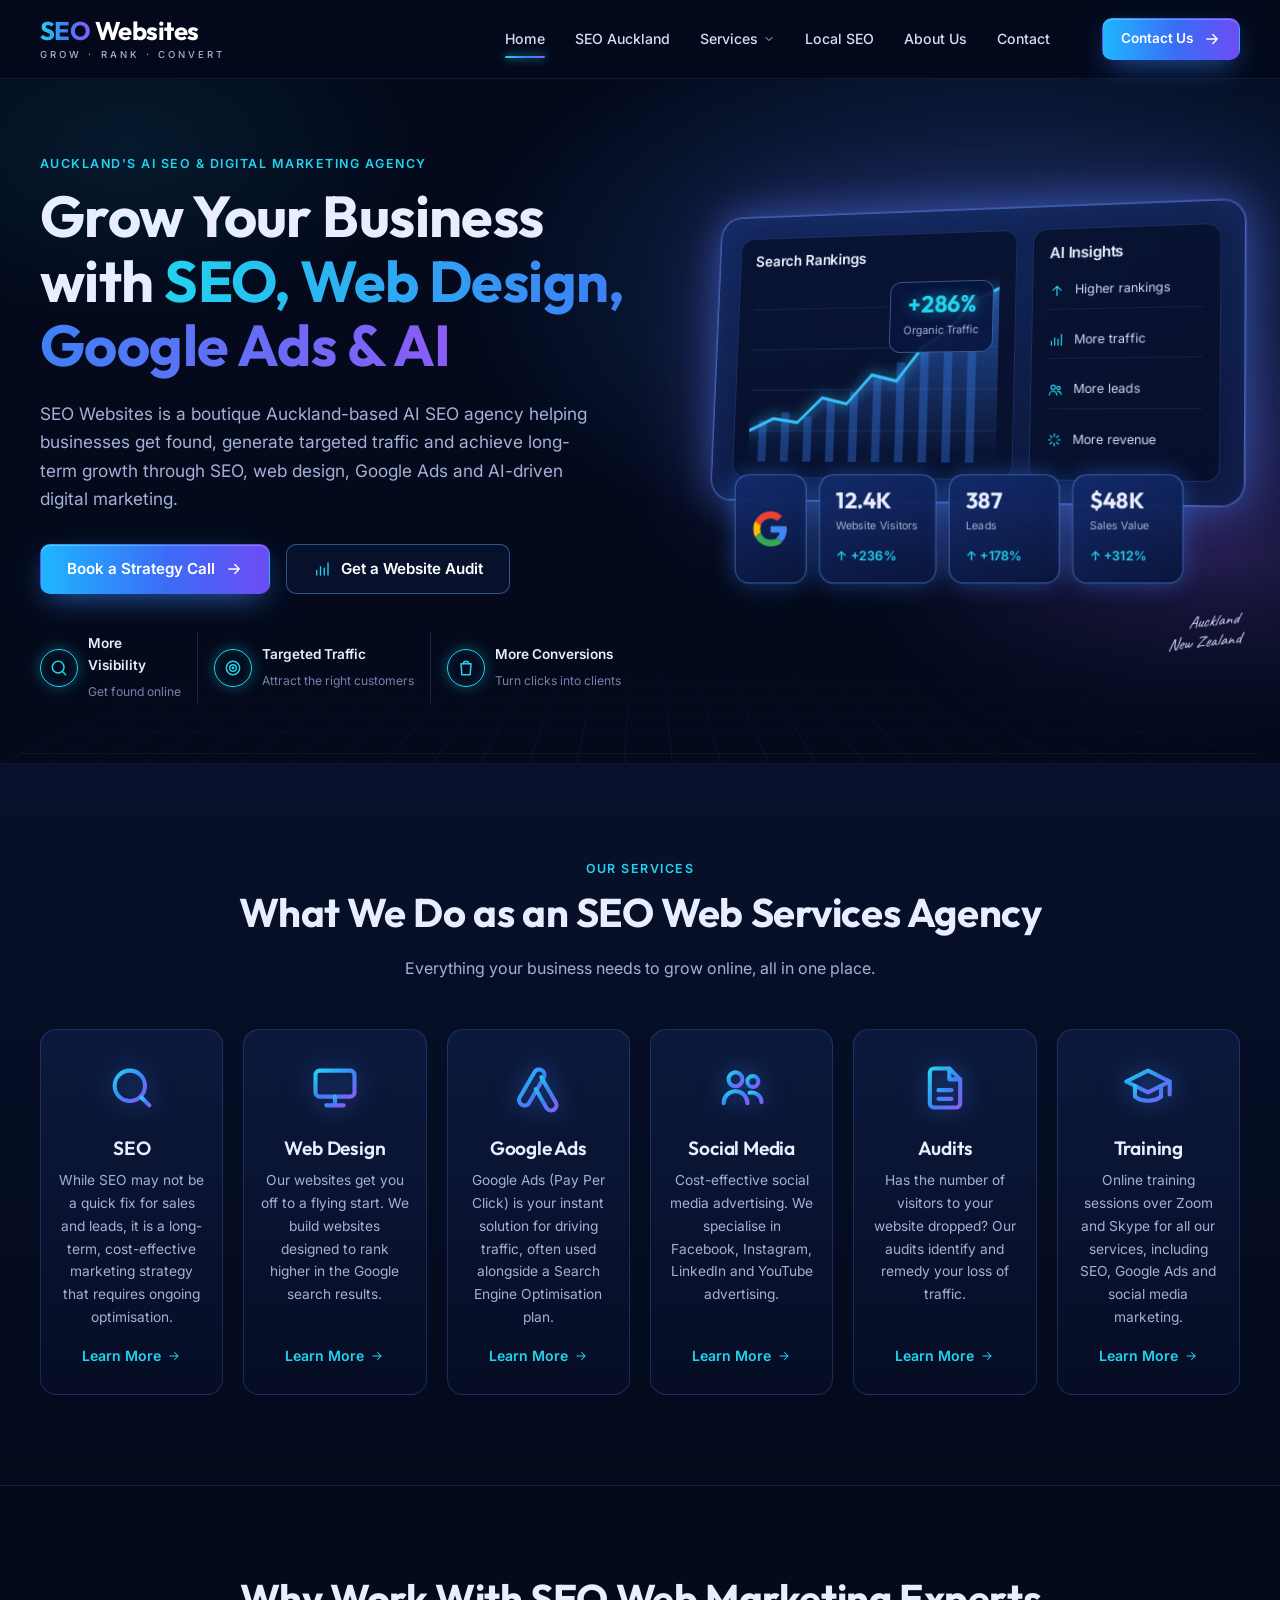
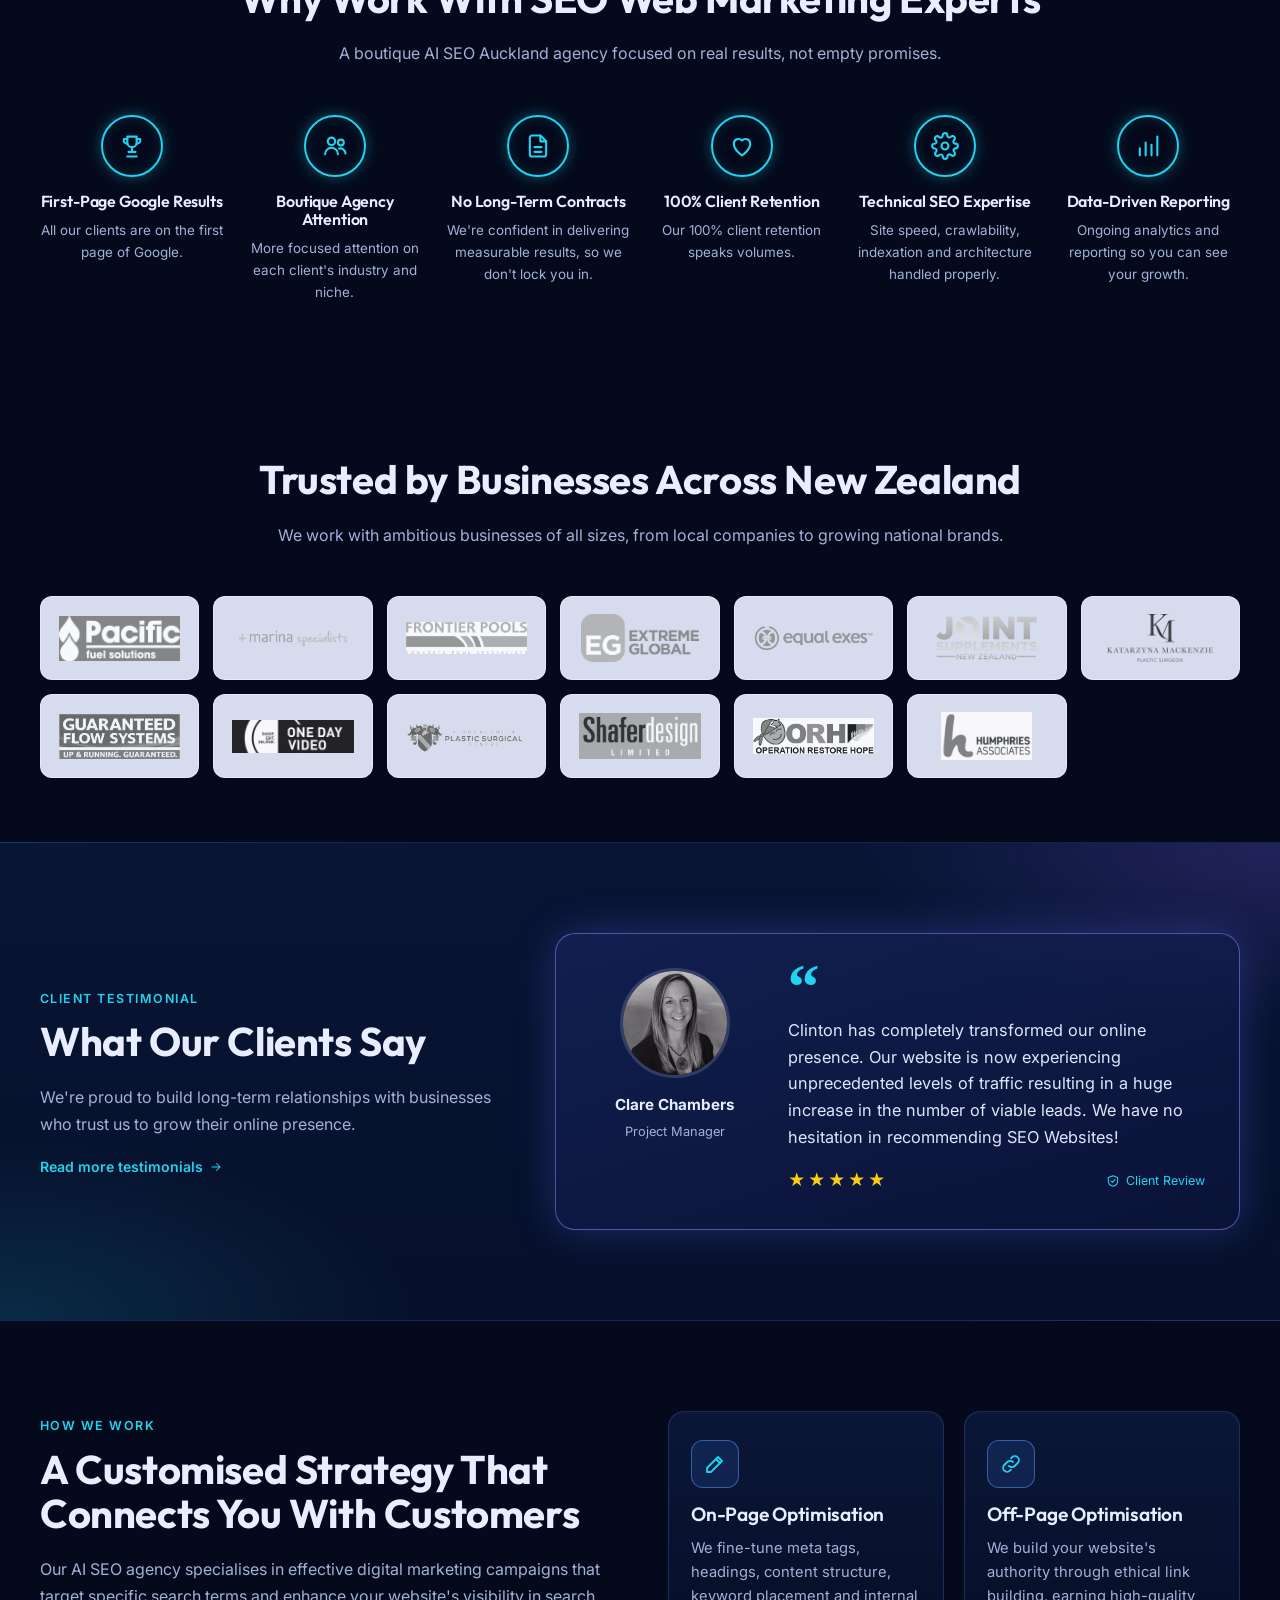
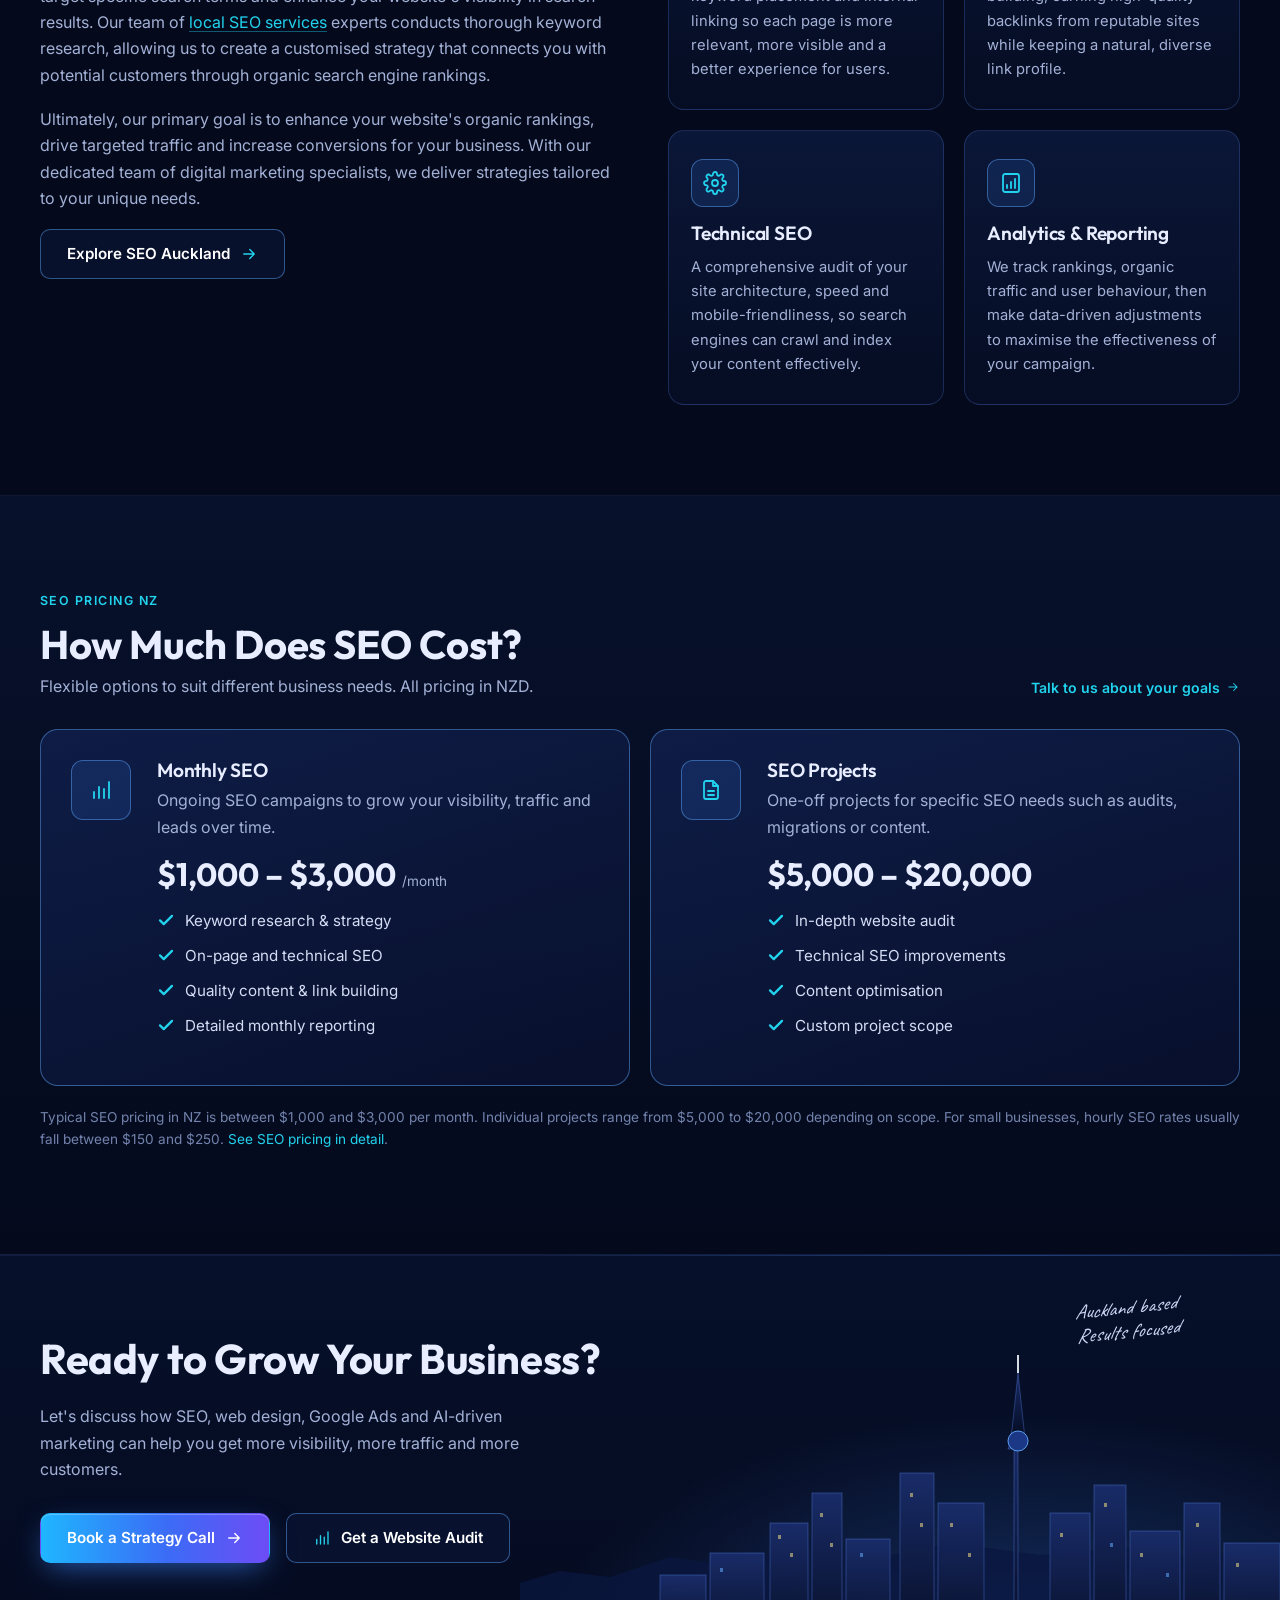
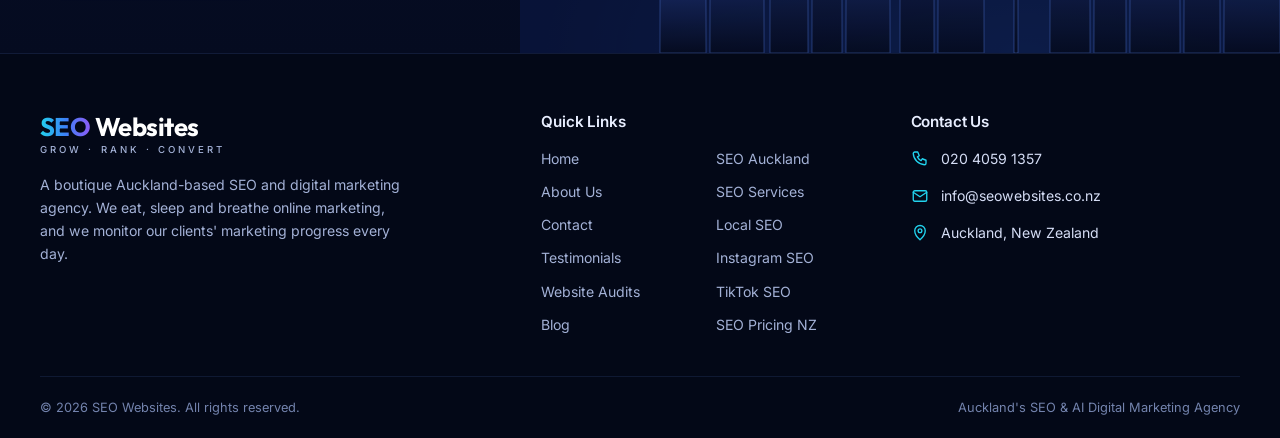
==== site/index.html @ c725c057 "Rebuild 8 core pages in new dark neon design Static site generated by build.py: home, SEO Auckland, " ====
<!doctype html>
<html lang="en-NZ">
<head>
<meta charset="utf-8">
<meta name="viewport" content="width=device-width, initial-scale=1">
<title>SEO Web Services, AI SEO Agency, SEO Websites</title>
<meta name="description" content="Boost your presence with SEO Web Services, the leading AI SEO Agency in Auckland. Specialising in tailored SEO services for businesses.">
<link rel="canonical" href="https://seowebsites.co.nz/">
<meta property="og:type" content="website"><meta property="og:title" content="SEO Web Services, AI SEO Agency, SEO Websites"><meta property="og:description" content="Boost your presence with SEO Web Services, the leading AI SEO Agency in Auckland. Specialising in tailored SEO services for businesses."><meta property="og:url" content="https://seowebsites.co.nz/"><meta property="og:locale" content="en_NZ">
<meta name="theme-color" content="#040a1c">
<link rel="preconnect" href="https://fonts.googleapis.com"><link rel="preconnect" href="https://fonts.gstatic.com" crossorigin>
<link href="https://fonts.googleapis.com/css2?family=Caveat&family=Inter:wght@400;500;600&family=Outfit:wght@500;600;700&display=swap" rel="stylesheet">
<link rel="stylesheet" href="/assets/css/style.css">
<script type="application/ld+json">{"@context": "https://schema.org", "@type": "ProfessionalService", "name": "SEO Websites", "url": "https://seowebsites.co.nz/", "telephone": "+64 20 4059 1357", "email": "info@seowebsites.co.nz", "priceRange": "$$", "address": {"@type": "PostalAddress", "addressLocality": "Auckland", "postalCode": "2018", "addressCountry": "NZ"}, "areaServed": "New Zealand"}</script>
</head>
<body>
<a class="skip" href="#main">Skip to content</a>
<svg width="0" height="0" style="position:absolute" aria-hidden="true"><defs>
<linearGradient id="g1" x1="0" y1="0" x2="1" y2="1"><stop offset="0" stop-color="#22d3ee"/><stop offset=".55" stop-color="#3b82f6"/><stop offset="1" stop-color="#8b5cf6"/></linearGradient>
<linearGradient id="gArea" x1="0" y1="0" x2="0" y2="1"><stop offset="0" stop-color="#3b82f6" stop-opacity=".55"/><stop offset="1" stop-color="#3b82f6" stop-opacity="0"/></linearGradient>
<linearGradient id="gSky" x1="0" y1="0" x2="0" y2="1"><stop offset="0" stop-color="#1a2d6b"/><stop offset="1" stop-color="#050b20"/></linearGradient>
</defs></svg>
<header class="site-header"><div class="wrap nav">
  <a class="logo" href="/" aria-label="SEO Websites home"><b><span>SEO</span> Websites</b><small>GROW · RANK · CONVERT</small></a>
  <ul class="menu" id="menu"><li><a href="/" aria-current="page">Home</a></li><li><a href="/seo-auckland/">SEO Auckland</a></li><li class="has-drop"><button type="button" aria-expanded="false" aria-haspopup="true">Services <svg class="" viewBox="0 0 24 24" fill="none" stroke="currentColor" stroke-width="1.8" stroke-linecap="round" stroke-linejoin="round" aria-hidden="true"><path d="M6 9l6 6 6-6"/></svg></button><ul class="dropdown"><li><a href="/seo-services-auckland/">SEO Services Auckland</a></li><li><a href="/local-seo-services/">Local SEO</a></li><li><a href="/instagram-seo/">Instagram SEO</a></li><li><a href="/tiktok-seo/">TikTok SEO</a></li></ul></li><li><a href="/local-seo-services/">Local SEO</a></li><li><a href="/about-us/">About Us</a></li><li><a href="/contact/">Contact</a></li><li class="mobile-cta"><a class="btn btn-primary" href="/contact/">Contact Us <svg class="" viewBox="0 0 24 24" fill="none" stroke="currentColor" stroke-width="1.8" stroke-linecap="round" stroke-linejoin="round" aria-hidden="true"><path d="M5 12h14M13 6l6 6-6 6"/></svg></a></li></ul>
  <a class="btn btn-primary btn-sm" href="/contact/">Contact Us <svg class="" viewBox="0 0 24 24" fill="none" stroke="currentColor" stroke-width="1.8" stroke-linecap="round" stroke-linejoin="round" aria-hidden="true"><path d="M5 12h14M13 6l6 6-6 6"/></svg></a>
  <button class="burger" type="button" aria-controls="menu" aria-expanded="false" aria-label="Open menu"><svg class="" viewBox="0 0 24 24" fill="none" stroke="currentColor" stroke-width="1.8" stroke-linecap="round" stroke-linejoin="round" aria-hidden="true"><path d="M4 7h16M4 12h16M4 17h16"/></svg></button>
</div></header>
<main id="main">
<section class="hero"><div class="wrap hero-grid">
  <div><span class="eyebrow">Auckland's AI SEO &amp; Digital Marketing Agency</span>
    <h1>Grow Your Business with <span class="grad-text">SEO, Web Design, Google Ads &amp; AI</span></h1>
    <p class="lead">SEO Websites is a boutique Auckland-based AI SEO agency helping businesses get found, generate targeted traffic and achieve long-term growth through SEO, web design, Google Ads and AI-driven digital marketing.</p>
    <div class="btn-row"><a class="btn btn-primary" href="/contact/">Book a Strategy Call <svg class="" viewBox="0 0 24 24" fill="none" stroke="currentColor" stroke-width="1.8" stroke-linecap="round" stroke-linejoin="round" aria-hidden="true"><path d="M5 12h14M13 6l6 6-6 6"/></svg></a><a class="btn btn-ghost" href="/seo-audit/"><svg class="" viewBox="0 0 24 24" fill="none" stroke="currentColor" stroke-width="1.8" stroke-linecap="round" stroke-linejoin="round" aria-hidden="true"><path d="M5 20v-6M10 20V9M15 20v-9M20 20V4"/></svg> Get a Website Audit</a></div>
    <div class="hero-feats">
      <div class="hero-feat"><span class="ring-ico"><svg class="" viewBox="0 0 24 24" fill="none" stroke="currentColor" stroke-width="1.8" stroke-linecap="round" stroke-linejoin="round" aria-hidden="true"><circle cx="11" cy="11" r="7"/><path d="M20 20l-3.5-3.5"/></svg></span><div><b>More Visibility</b><small>Get found online</small></div></div>
      <div class="hero-feat"><span class="ring-ico"><svg class="" viewBox="0 0 24 24" fill="none" stroke="currentColor" stroke-width="1.8" stroke-linecap="round" stroke-linejoin="round" aria-hidden="true"><circle cx="12" cy="12" r="8"/><circle cx="12" cy="12" r="4"/><circle cx="12" cy="12" r=".8"/></svg></span><div><b>Targeted Traffic</b><small>Attract the right customers</small></div></div>
      <div class="hero-feat"><span class="ring-ico"><svg class="" viewBox="0 0 24 24" fill="none" stroke="currentColor" stroke-width="1.8" stroke-linecap="round" stroke-linejoin="round" aria-hidden="true"><path d="M6 7h12l-1 13H7z"/><path d="M9 7a3 3 0 016 0"/></svg></span><div><b>More Conversions</b><small>Turn clicks into clients</small></div></div>
    </div></div>
  <div class="dash" aria-label="Illustration of a search rankings dashboard">
  <div class="dash-main">
    <div class="dash-card"><h4>Search Rankings</h4><div class="dash-chart"><svg viewBox="0 0 300 180" preserveAspectRatio="none" aria-hidden="true">
<g stroke="rgba(99,145,255,.15)"><path d="M0 30h300M0 70h300M0 110h300M0 150h300"/></g>
<g fill="rgba(59,130,246,.35)"><rect x="12" y="140" width="10" height="40"/><rect x="40" y="132" width="10" height="48"/><rect x="68" y="136" width="10" height="44"/><rect x="96" y="120" width="10" height="60"/><rect x="124" y="112" width="10" height="68"/><rect x="152" y="100" width="10" height="80"/><rect x="180" y="84" width="10" height="96"/><rect x="208" y="70" width="10" height="110"/><rect x="236" y="52" width="10" height="128"/><rect x="264" y="34" width="10" height="146"/></g>
<path d="M0 150L30 138 60 142 90 118 120 124 150 96 180 102 210 70 240 54 270 26 300 14V180H0z" fill="url(#gArea)"/>
<path d="M0 150L30 138 60 142 90 118 120 124 150 96 180 102 210 70 240 54 270 26 300 14" fill="none" stroke="#38bdf8" stroke-width="3" style="filter:drop-shadow(0 0 6px #38bdf8)"/>
<circle cx="270" cy="26" r="5" fill="#fff" stroke="#38bdf8" stroke-width="3"/></svg><div class="dash-bubble"><b>+286%</b><small>Organic Traffic</small></div></div></div>
    <div class="dash-card side"><h4>AI Insights</h4><ul class="insights">
      <li><svg class="" viewBox="0 0 24 24" fill="none" stroke="currentColor" stroke-width="1.8" stroke-linecap="round" stroke-linejoin="round" aria-hidden="true"><path d="M12 19V5M6 11l6-6 6 6"/></svg>Higher rankings</li><li><svg class="" viewBox="0 0 24 24" fill="none" stroke="currentColor" stroke-width="1.8" stroke-linecap="round" stroke-linejoin="round" aria-hidden="true"><path d="M5 20v-6M10 20V9M15 20v-9M20 20V4"/></svg>More traffic</li><li><svg class="" viewBox="0 0 24 24" fill="none" stroke="currentColor" stroke-width="1.8" stroke-linecap="round" stroke-linejoin="round" aria-hidden="true"><circle cx="9" cy="8" r="3.2"/><path d="M3.5 19a5.5 5.5 0 0111 0"/><circle cx="17" cy="9" r="2.5"/><path d="M15.5 14.2A4.5 4.5 0 0121 18.5"/></svg>More leads</li><li><svg class="" viewBox="0 0 24 24" fill="none" stroke="currentColor" stroke-width="1.8" stroke-linecap="round" stroke-linejoin="round" aria-hidden="true"><path d="M12 3v4M12 17v4M3 12h4M17 12h4M6 6l2.5 2.5M15.5 15.5L18 18M6 18l2.5-2.5M15.5 8.5L18 6"/></svg>More revenue</li></ul></div>
  </div>
  <div class="dash-stats">
    <div class="stat-tile g"><svg viewBox="0 0 48 48" aria-hidden="true"><path fill="#EA4335" d="M24 9.5c3.5 0 6.6 1.2 9 3.5l6.7-6.7C35.6 2.4 30.2 0 24 0 14.6 0 6.6 5.4 2.7 13.3l7.8 6C12.4 13.6 17.7 9.5 24 9.5z"/><path fill="#4285F4" d="M46.1 24.5c0-1.6-.1-3.1-.4-4.5H24v9h12.4c-.5 2.9-2.2 5.4-4.6 7l7.4 5.8c4.3-4 6.9-9.9 6.9-17.3z"/><path fill="#FBBC05" d="M10.5 28.7c-.5-1.4-.8-3-.8-4.7s.3-3.2.8-4.7l-7.8-6C1 16.6 0 20.2 0 24s1 7.4 2.7 10.7z"/><path fill="#34A853" d="M24 48c6.5 0 11.9-2.1 15.9-5.8l-7.4-5.8c-2.1 1.4-4.8 2.3-8.5 2.3-6.3 0-11.6-4.1-13.5-9.8l-7.8 6C6.6 42.6 14.6 48 24 48z"/></svg></div>
    <div class="stat-tile"><b>12.4K</b><small>Website Visitors</small><em>↑ +236%</em></div>
    <div class="stat-tile"><b>387</b><small>Leads</small><em>↑ +178%</em></div>
    <div class="stat-tile"><b>$48K</b><small>Sales Value</small><em>↑ +312%</em></div>
  </div>
  <span class="dash-note">Auckland<br>New Zealand</span>
</div>
</div></section>
<section class="sec sec-alt" id="services"><div class="wrap">
  <div class="sec-head reveal"><span class="eyebrow">Our Services</span><h2>What We Do as an SEO Web Services Agency</h2><p>Everything your business needs to grow online, all in one place.</p></div>
  <div class="grid g-6"><article class="card svc reveal"><div class="svc-ico"><svg class="" viewBox="0 0 24 24" fill="none" stroke="url(#g1)" stroke-width="1.9" stroke-linecap="round" stroke-linejoin="round" aria-hidden="true"><circle cx="11" cy="11" r="7"/><path d="M20 20l-3.5-3.5"/></svg></div><h3>SEO</h3><p>While SEO may not be a quick fix for sales and leads, it is a long-term, cost-effective marketing strategy that requires ongoing optimisation.</p><a class="link-arrow" href="/seo-services-auckland/">Learn More <svg class="" viewBox="0 0 24 24" fill="none" stroke="currentColor" stroke-width="1.8" stroke-linecap="round" stroke-linejoin="round" aria-hidden="true"><path d="M5 12h14M13 6l6 6-6 6"/></svg></a></article><article class="card svc reveal"><div class="svc-ico"><svg class="" viewBox="0 0 24 24" fill="none" stroke="url(#g1)" stroke-width="1.9" stroke-linecap="round" stroke-linejoin="round" aria-hidden="true"><rect x="3" y="4" width="18" height="12" rx="2"/><path d="M8 20h8M12 16v4"/></svg></div><h3>Web Design</h3><p>Our websites get you off to a flying start. We build websites designed to rank higher in the Google search results.</p><a class="link-arrow" href="/contact/">Learn More <svg class="" viewBox="0 0 24 24" fill="none" stroke="currentColor" stroke-width="1.8" stroke-linecap="round" stroke-linejoin="round" aria-hidden="true"><path d="M5 12h14M13 6l6 6-6 6"/></svg></a></article><article class="card svc reveal"><div class="svc-ico"><svg class="" viewBox="0 0 24 24" fill="none" stroke="url(#g1)" stroke-width="1.9" stroke-linecap="round" stroke-linejoin="round" aria-hidden="true"><path d="M10.5 4.5l-7 12a2.5 2.5 0 004.3 2.5l7-12a2.5 2.5 0 00-4.3-2.5z"/><path d="M13.5 7l6.8 11.8a2.5 2.5 0 01-4.3 2.5L11 12.5"/></svg></div><h3>Google Ads</h3><p>Google Ads (Pay Per Click) is your instant solution for driving traffic, often used alongside a Search Engine Optimisation plan.</p><a class="link-arrow" href="/contact/">Learn More <svg class="" viewBox="0 0 24 24" fill="none" stroke="currentColor" stroke-width="1.8" stroke-linecap="round" stroke-linejoin="round" aria-hidden="true"><path d="M5 12h14M13 6l6 6-6 6"/></svg></a></article><article class="card svc reveal"><div class="svc-ico"><svg class="" viewBox="0 0 24 24" fill="none" stroke="url(#g1)" stroke-width="1.9" stroke-linecap="round" stroke-linejoin="round" aria-hidden="true"><circle cx="9" cy="8" r="3.2"/><path d="M3.5 19a5.5 5.5 0 0111 0"/><circle cx="17" cy="9" r="2.5"/><path d="M15.5 14.2A4.5 4.5 0 0121 18.5"/></svg></div><h3>Social Media</h3><p>Cost-effective social media advertising. We specialise in Facebook, Instagram, LinkedIn and YouTube advertising.</p><a class="link-arrow" href="/instagram-seo/">Learn More <svg class="" viewBox="0 0 24 24" fill="none" stroke="currentColor" stroke-width="1.8" stroke-linecap="round" stroke-linejoin="round" aria-hidden="true"><path d="M5 12h14M13 6l6 6-6 6"/></svg></a></article><article class="card svc reveal"><div class="svc-ico"><svg class="" viewBox="0 0 24 24" fill="none" stroke="url(#g1)" stroke-width="1.9" stroke-linecap="round" stroke-linejoin="round" aria-hidden="true"><path d="M14 3H7a2 2 0 00-2 2v14a2 2 0 002 2h10a2 2 0 002-2V8z"/><path d="M14 3v5h5M9 13h6M9 17h6"/></svg></div><h3>Audits</h3><p>Has the number of visitors to your website dropped? Our audits identify and remedy your loss of traffic.</p><a class="link-arrow" href="/seo-audit/">Learn More <svg class="" viewBox="0 0 24 24" fill="none" stroke="currentColor" stroke-width="1.8" stroke-linecap="round" stroke-linejoin="round" aria-hidden="true"><path d="M5 12h14M13 6l6 6-6 6"/></svg></a></article><article class="card svc reveal"><div class="svc-ico"><svg class="" viewBox="0 0 24 24" fill="none" stroke="url(#g1)" stroke-width="1.9" stroke-linecap="round" stroke-linejoin="round" aria-hidden="true"><path d="M2 9l10-5 10 5-10 5z"/><path d="M6 11v5c3 2.5 9 2.5 12 0v-5M22 9v6"/></svg></div><h3>Training</h3><p>Online training sessions over Zoom and Skype for all our services, including SEO, Google Ads and social media marketing.</p><a class="link-arrow" href="/contact/">Learn More <svg class="" viewBox="0 0 24 24" fill="none" stroke="currentColor" stroke-width="1.8" stroke-linecap="round" stroke-linejoin="round" aria-hidden="true"><path d="M5 12h14M13 6l6 6-6 6"/></svg></a></article></div>
</div></section>
<section class="sec"><div class="wrap">
  <div class="sec-head reveal"><h2>Why Work With SEO Web Marketing Experts</h2><p>A boutique AI SEO Auckland agency focused on real results, not empty promises.</p></div>
  <div class="grid g-6 why-grid"><div class="why reveal"><div class="ring-ico"><svg class="" viewBox="0 0 24 24" fill="none" stroke="currentColor" stroke-width="1.8" stroke-linecap="round" stroke-linejoin="round" aria-hidden="true"><path d="M8 4h8v5a4 4 0 01-8 0z"/><path d="M8 6H5a3 3 0 003 4M16 6h3a3 3 0 01-3 4M12 13v4M8 21h8M9 17h6"/></svg></div><h3>First-Page Google Results</h3><p>All our clients are on the first page of Google.</p></div><div class="why reveal"><div class="ring-ico"><svg class="" viewBox="0 0 24 24" fill="none" stroke="currentColor" stroke-width="1.8" stroke-linecap="round" stroke-linejoin="round" aria-hidden="true"><circle cx="9" cy="8" r="3.2"/><path d="M3.5 19a5.5 5.5 0 0111 0"/><circle cx="17" cy="9" r="2.5"/><path d="M15.5 14.2A4.5 4.5 0 0121 18.5"/></svg></div><h3>Boutique Agency Attention</h3><p>More focused attention on each client's industry and niche.</p></div><div class="why reveal"><div class="ring-ico"><svg class="" viewBox="0 0 24 24" fill="none" stroke="currentColor" stroke-width="1.8" stroke-linecap="round" stroke-linejoin="round" aria-hidden="true"><path d="M14 3H7a2 2 0 00-2 2v14a2 2 0 002 2h10a2 2 0 002-2V8z"/><path d="M14 3v5h5M9 13h6M9 17h6"/></svg></div><h3>No Long-Term Contracts</h3><p>We're confident in delivering measurable results, so we don't lock you in.</p></div><div class="why reveal"><div class="ring-ico"><svg class="" viewBox="0 0 24 24" fill="none" stroke="currentColor" stroke-width="1.8" stroke-linecap="round" stroke-linejoin="round" aria-hidden="true"><path d="M12 20s-7-4.4-7-10a4 4 0 017-2.6A4 4 0 0119 10c0 5.6-7 10-7 10z"/></svg></div><h3>100% Client Retention</h3><p>Our 100% client retention speaks volumes.</p></div><div class="why reveal"><div class="ring-ico"><svg class="" viewBox="0 0 24 24" fill="none" stroke="currentColor" stroke-width="1.8" stroke-linecap="round" stroke-linejoin="round" aria-hidden="true"><circle cx="12" cy="12" r="3"/><path d="M19.4 15a1.7 1.7 0 00.3 1.8l.1.1a2 2 0 11-2.8 2.8l-.1-.1a1.7 1.7 0 00-1.8-.3 1.7 1.7 0 00-1 1.5V21a2 2 0 11-4 0v-.1a1.7 1.7 0 00-1.1-1.5 1.7 1.7 0 00-1.8.3l-.1.1a2 2 0 11-2.8-2.8l.1-.1a1.7 1.7 0 00.3-1.8 1.7 1.7 0 00-1.5-1H3a2 2 0 110-4h.1a1.7 1.7 0 001.5-1.1 1.7 1.7 0 00-.3-1.8l-.1-.1a2 2 0 112.8-2.8l.1.1a1.7 1.7 0 001.8.3H9a1.7 1.7 0 001-1.5V3a2 2 0 114 0v.1a1.7 1.7 0 001 1.5 1.7 1.7 0 001.8-.3l.1-.1a2 2 0 112.8 2.8l-.1.1a1.7 1.7 0 00-.3 1.8V9a1.7 1.7 0 001.5 1H21a2 2 0 110 4h-.1a1.7 1.7 0 00-1.5 1z"/></svg></div><h3>Technical SEO Expertise</h3><p>Site speed, crawlability, indexation and architecture handled properly.</p></div><div class="why reveal"><div class="ring-ico"><svg class="" viewBox="0 0 24 24" fill="none" stroke="currentColor" stroke-width="1.8" stroke-linecap="round" stroke-linejoin="round" aria-hidden="true"><path d="M5 20v-6M10 20V9M15 20v-9M20 20V4"/></svg></div><h3>Data-Driven Reporting</h3><p>Ongoing analytics and reporting so you can see your growth.</p></div></div>
</div></section>
<section class="sec-tight"><div class="wrap"><div class="sec-head reveal"><h2>Trusted by Businesses Across New Zealand</h2><p>We work with ambitious businesses of all sizes, from local companies to growing national brands.</p></div><div class="logos reveal"><span><img src="/assets/img/clients/pacific-fuel.png" alt="Pacific Fuel Solutions" loading="lazy"></span><span><img src="/assets/img/clients/marina-specialists.png" alt="Marina Specialists" loading="lazy"></span><span><img src="/assets/img/clients/frontier-pools.png" alt="Frontier Pools" loading="lazy"></span><span><img src="/assets/img/clients/extreme-global.png" alt="Extreme Global" loading="lazy"></span><span><img src="/assets/img/clients/equal-exes.png" alt="Equal Exes" loading="lazy"></span><span><img src="/assets/img/clients/joint-sup.png" alt="Joint Supplements NZ" loading="lazy"></span><span><img src="/assets/img/clients/katarzyna-mackenzie.png" alt="Katarzyna Mackenzie" loading="lazy"></span><span><img src="/assets/img/clients/gf-flow.jpeg" alt="Guaranteed Flow Systems" loading="lazy"></span><span><img src="/assets/img/clients/one-day-video.png" alt="One Day Video" loading="lazy"></span><span><img src="/assets/img/clients/auckland-plastic-surgical.png" alt="Auckland Plastic Surgical Centre" loading="lazy"></span><span><img src="/assets/img/clients/shafer-design.jpeg" alt="Shafer Design" loading="lazy"></span><span><img src="/assets/img/clients/operation-restore-hope.png" alt="Operation Restore Hope" loading="lazy"></span><span><img src="/assets/img/clients/humphries-associates.png" alt="Humphries Associates" loading="lazy"></span></div></div></section>
<section class="sec testi-band"><div class="wrap testi-grid">
  <div class="reveal"><span class="eyebrow">Client Testimonial</span><h2>What Our Clients Say</h2><p class="muted">We're proud to build long-term relationships with businesses who trust us to grow their online presence.</p><a class="link-arrow" href="/testimonials/">Read more testimonials <svg class="" viewBox="0 0 24 24" fill="none" stroke="currentColor" stroke-width="1.8" stroke-linecap="round" stroke-linejoin="round" aria-hidden="true"><path d="M5 12h14M13 6l6 6-6 6"/></svg></a></div>
  <figure class="testi reveal" style="margin:0">
    <div class="testi-who"><img src="/assets/img/clare.jpeg" alt="Clare Chambers" width="110" height="110" loading="lazy"><b>Clare Chambers</b><small>Project Manager</small></div>
    <div><blockquote><p>Clinton has completely transformed our online presence. Our website is now experiencing unprecedented levels of traffic resulting in a huge increase in the number of viable leads. We have no hesitation in recommending SEO Websites!</p></blockquote>
      <div class="testi-foot"><span class="stars" aria-label="5 out of 5 stars">★★★★★</span><span class="badge"><svg class="" viewBox="0 0 24 24" fill="none" stroke="currentColor" stroke-width="1.8" stroke-linecap="round" stroke-linejoin="round" aria-hidden="true"><path d="M12 3l8 3v6c0 5-3.5 8-8 9-4.5-1-8-4-8-9V6z"/><path d="M8.5 12l2.5 2.5 4.5-5"/></svg> Client Review</span></div></div>
  </figure>
</div></section>
<section class="sec"><div class="wrap split top">
  <div class="reveal"><span class="eyebrow">How We Work</span><h2>A Customised Strategy That Connects You With Customers</h2>
    <div class="prose"><p>Our AI SEO agency specialises in effective digital marketing campaigns that target specific search terms and enhance your website's visibility in search results. Our team of <a href="/local-seo-services/">local SEO services</a> experts conducts thorough keyword research, allowing us to create a customised strategy that connects you with potential customers through organic search engine rankings.</p>
    <p>Ultimately, our primary goal is to enhance your website's organic rankings, drive targeted traffic and increase conversions for your business. With our dedicated team of digital marketing specialists, we deliver strategies tailored to your unique needs.</p></div>
    <a class="btn btn-ghost" href="/seo-auckland/">Explore SEO Auckland <svg class="" viewBox="0 0 24 24" fill="none" stroke="currentColor" stroke-width="1.8" stroke-linecap="round" stroke-linejoin="round" aria-hidden="true"><path d="M5 12h14M13 6l6 6-6 6"/></svg></a></div>
  <div class="grid g-2"><article class="card reveal"><div class="card-ico"><svg class="" viewBox="0 0 24 24" fill="none" stroke="currentColor" stroke-width="1.8" stroke-linecap="round" stroke-linejoin="round" aria-hidden="true"><path d="M4 20h4L19 9l-4-4L4 16z"/><path d="M13 7l4 4"/></svg></div><h3>On-Page Optimisation</h3><p>We fine-tune meta tags, headings, content structure, keyword placement and internal linking so each page is more relevant, more visible and a better experience for users.</p></article><article class="card reveal"><div class="card-ico"><svg class="" viewBox="0 0 24 24" fill="none" stroke="currentColor" stroke-width="1.8" stroke-linecap="round" stroke-linejoin="round" aria-hidden="true"><path d="M10 14a4 4 0 005.7 0l3-3a4 4 0 00-5.7-5.7l-1 1"/><path d="M14 10a4 4 0 00-5.7 0l-3 3a4 4 0 005.7 5.7l1-1"/></svg></div><h3>Off-Page Optimisation</h3><p>We build your website's authority through ethical link building, earning high-quality backlinks from reputable sites while keeping a natural, diverse link profile.</p></article><article class="card reveal"><div class="card-ico"><svg class="" viewBox="0 0 24 24" fill="none" stroke="currentColor" stroke-width="1.8" stroke-linecap="round" stroke-linejoin="round" aria-hidden="true"><circle cx="12" cy="12" r="3"/><path d="M19.4 15a1.7 1.7 0 00.3 1.8l.1.1a2 2 0 11-2.8 2.8l-.1-.1a1.7 1.7 0 00-1.8-.3 1.7 1.7 0 00-1 1.5V21a2 2 0 11-4 0v-.1a1.7 1.7 0 00-1.1-1.5 1.7 1.7 0 00-1.8.3l-.1.1a2 2 0 11-2.8-2.8l.1-.1a1.7 1.7 0 00.3-1.8 1.7 1.7 0 00-1.5-1H3a2 2 0 110-4h.1a1.7 1.7 0 001.5-1.1 1.7 1.7 0 00-.3-1.8l-.1-.1a2 2 0 112.8-2.8l.1.1a1.7 1.7 0 001.8.3H9a1.7 1.7 0 001-1.5V3a2 2 0 114 0v.1a1.7 1.7 0 001 1.5 1.7 1.7 0 001.8-.3l.1-.1a2 2 0 112.8 2.8l-.1.1a1.7 1.7 0 00-.3 1.8V9a1.7 1.7 0 001.5 1H21a2 2 0 110 4h-.1a1.7 1.7 0 00-1.5 1z"/></svg></div><h3>Technical SEO</h3><p>A comprehensive audit of your site architecture, speed and mobile-friendliness, so search engines can crawl and index your content effectively.</p></article><article class="card reveal"><div class="card-ico"><svg class="" viewBox="0 0 24 24" fill="none" stroke="currentColor" stroke-width="1.8" stroke-linecap="round" stroke-linejoin="round" aria-hidden="true"><rect x="4" y="3" width="16" height="18" rx="2"/><path d="M8 17v-3M12 17v-6M16 17V8"/></svg></div><h3>Analytics & Reporting</h3><p>We track rankings, organic traffic and user behaviour, then make data-driven adjustments to maximise the effectiveness of your campaign.</p></article></div>
</div></section>
<section class="sec sec-alt" id="pricing"><div class="wrap">
  <div class="price-head reveal"><div><span class="eyebrow">SEO Pricing NZ</span><h2>How Much Does SEO Cost?</h2><p class="muted" style="margin:0">Flexible options to suit different business needs. All pricing in NZD.</p></div>
    <a class="link-arrow" href="/contact/">Talk to us about your goals <svg class="" viewBox="0 0 24 24" fill="none" stroke="currentColor" stroke-width="1.8" stroke-linecap="round" stroke-linejoin="round" aria-hidden="true"><path d="M5 12h14M13 6l6 6-6 6"/></svg></a></div>
  <div class="grid g-2">
    <div class="price reveal"><span class="card-ico"><svg class="" viewBox="0 0 24 24" fill="none" stroke="currentColor" stroke-width="1.8" stroke-linecap="round" stroke-linejoin="round" aria-hidden="true"><path d="M5 20v-6M10 20V9M15 20v-9M20 20V4"/></svg></span><div><h3>Monthly SEO</h3><p class="muted">Ongoing SEO campaigns to grow your visibility, traffic and leads over time.</p>
      <div class="amt">$1,000 – $3,000 <small>/month</small></div>
      <ul class="check"><li>Keyword research &amp; strategy</li><li>On-page and technical SEO</li><li>Quality content &amp; link building</li><li>Detailed monthly reporting</li></ul></div></div>
    <div class="price reveal"><span class="card-ico"><svg class="" viewBox="0 0 24 24" fill="none" stroke="currentColor" stroke-width="1.8" stroke-linecap="round" stroke-linejoin="round" aria-hidden="true"><path d="M14 3H7a2 2 0 00-2 2v14a2 2 0 002 2h10a2 2 0 002-2V8z"/><path d="M14 3v5h5M9 13h6M9 17h6"/></svg></span><div><h3>SEO Projects</h3><p class="muted">One-off projects for specific SEO needs such as audits, migrations or content.</p>
      <div class="amt">$5,000 – $20,000</div>
      <ul class="check"><li>In-depth website audit</li><li>Technical SEO improvements</li><li>Content optimisation</li><li>Custom project scope</li></ul></div></div>
  </div>
  <p class="price-note reveal">Typical SEO pricing in NZ is between $1,000 and $3,000 per month. Individual projects range from $5,000 to $20,000 depending on scope. For small businesses, hourly SEO rates usually fall between $150 and $250. <a href="/seo-pricing-nz/">See SEO pricing in detail</a>.</p>
</div></section>
<section class="cta"><div class="wrap">
  <h2 class="reveal">Ready to Grow Your Business?</h2><p class="reveal">Let's discuss how SEO, web design, Google Ads and AI-driven marketing can help you get more visibility, more traffic and more customers.</p>
  <div class="btn-row reveal"><a class="btn btn-primary" href="/contact/">Book a Strategy Call <svg class="" viewBox="0 0 24 24" fill="none" stroke="currentColor" stroke-width="1.8" stroke-linecap="round" stroke-linejoin="round" aria-hidden="true"><path d="M5 12h14M13 6l6 6-6 6"/></svg></a><a class="btn btn-ghost" href="/seo-audit/"><svg class="" viewBox="0 0 24 24" fill="none" stroke="currentColor" stroke-width="1.8" stroke-linecap="round" stroke-linejoin="round" aria-hidden="true"><path d="M5 20v-6M10 20V9M15 20v-9M20 20V4"/></svg> Get a Website Audit</a></div>
</div><span class="dash-note">Auckland based<br>Results focused</span><svg class="skyline" viewBox="0 0 760 300" preserveAspectRatio="xMaxYMax meet" aria-hidden="true">
<path fill="#0b1740" d="M0 300V230l40-12 50 6 60-20 70 10 60-28 80 18 70-14 90 12 80-8 70 10 90-6v132z" opacity=".8"/>
<g fill="url(#gSky)" stroke="rgba(99,145,255,.35)" stroke-width="1">
<rect x="250" y="170" width="38" height="130"/><rect x="292" y="140" width="30" height="160"/><rect x="326" y="186" width="44" height="114"/>
<rect x="380" y="120" width="34" height="180"/><rect x="418" y="150" width="46" height="150"/><rect x="530" y="160" width="40" height="140"/>
<rect x="574" y="132" width="32" height="168"/><rect x="610" y="178" width="50" height="122"/><rect x="664" y="150" width="36" height="150"/><rect x="704" y="190" width="56" height="110"/>
<rect x="190" y="200" width="54" height="100"/><rect x="140" y="222" width="46" height="78"/>
<path d="M494 300V96h-6l4-10h-3l3-8h8l3 8h-3l4 10h-6v204z"/><path d="M491 86h14l-7-66z"/>
</g>
<circle cx="498" cy="88" r="10" fill="#1d3a8a" stroke="#60a5fa"/><path d="M498 20V2" stroke="#e2e8f0" stroke-width="2"/>
<g fill="#fde68a" opacity=".55"><rect x="258" y="182" width="3" height="4"/><rect x="270" y="200" width="3" height="4"/><rect x="300" y="160" width="3" height="4"/><rect x="310" y="190" width="3" height="4"/><rect x="390" y="140" width="3" height="4"/><rect x="400" y="170" width="3" height="4"/><rect x="430" y="170" width="3" height="4"/><rect x="448" y="200" width="3" height="4"/><rect x="540" y="180" width="3" height="4"/><rect x="584" y="150" width="3" height="4"/><rect x="620" y="200" width="3" height="4"/><rect x="676" y="170" width="3" height="4"/><rect x="716" y="210" width="3" height="4"/></g>
<g fill="#60a5fa" opacity=".6"><rect x="340" y="200" width="3" height="4"/><rect x="590" y="190" width="3" height="4"/><rect x="200" y="215" width="3" height="4"/><rect x="646" y="220" width="3" height="4"/></g>
</svg></section>
</main>
<footer class="site-footer"><div class="wrap">
  <div class="foot-grid">
    <div><a class="logo" href="/"><b><span>SEO</span> Websites</b><small>GROW · RANK · CONVERT</small></a>
      <p>A boutique Auckland-based SEO and digital marketing agency. We eat, sleep and breathe online marketing, and we monitor our clients' marketing progress every day.</p></div>
    <div><h4>Quick Links</h4><ul class="foot-links">
      <li><a href="/">Home</a></li><li><a href="/seo-auckland/">SEO Auckland</a></li>
      <li><a href="/about-us/">About Us</a></li><li><a href="/seo-services-auckland/">SEO Services</a></li>
      <li><a href="/contact/">Contact</a></li><li><a href="/local-seo-services/">Local SEO</a></li>
      <li><a href="/testimonials/">Testimonials</a></li><li><a href="/instagram-seo/">Instagram SEO</a></li>
      <li><a href="/seo-audit/">Website Audits</a></li><li><a href="/tiktok-seo/">TikTok SEO</a></li>
      <li><a href="/blog/">Blog</a></li><li><a href="/seo-pricing-nz/">SEO Pricing NZ</a></li>
    </ul></div>
    <div><h4>Contact Us</h4><ul class="foot-contact">
      <li><svg class="" viewBox="0 0 24 24" fill="none" stroke="currentColor" stroke-width="1.8" stroke-linecap="round" stroke-linejoin="round" aria-hidden="true"><path d="M5 4h4l2 5-2.5 1.5a11 11 0 005 5L15 13l5 2v4a2 2 0 01-2 2A16 16 0 013 6a2 2 0 012-2z"/></svg><a href="tel:+642040591357">020 4059 1357</a></li>
      <li><svg class="" viewBox="0 0 24 24" fill="none" stroke="currentColor" stroke-width="1.8" stroke-linecap="round" stroke-linejoin="round" aria-hidden="true"><rect x="3" y="5" width="18" height="14" rx="2"/><path d="M3 7l9 6 9-6"/></svg><a href="mailto:info@seowebsites.co.nz">info@seowebsites.co.nz</a></li>
      <li><svg class="" viewBox="0 0 24 24" fill="none" stroke="currentColor" stroke-width="1.8" stroke-linecap="round" stroke-linejoin="round" aria-hidden="true"><path d="M12 21s-7-6-7-12a7 7 0 0114 0c0 6-7 12-7 12z"/><circle cx="12" cy="9" r="2.5"/></svg>Auckland, New Zealand</li>
    </ul></div>
  </div>
  <div class="foot-bar"><span>© 2026 SEO Websites. All rights reserved.</span><span>Auckland's SEO &amp; AI Digital Marketing Agency</span></div>
</div></footer>
<script src="/assets/js/main.js" defer></script>
</body>
</html>
---- assets/css/style.css ----
/* SEO Websites — site styles (dark neon theme) */
:root {
  --bg: #040a1c;
  --bg-2: #07112b;
  --bg-3: #0a1738;
  --panel: rgba(16, 30, 70, .55);
  --panel-solid: #0c1a3f;
  --line: rgba(99, 145, 255, .22);
  --line-strong: rgba(99, 170, 255, .45);
  --text: #e8eeff;
  --muted: #a3b1d6;
  --dim: #7383ad;
  --cyan: #22d3ee;
  --blue: #3b82f6;
  --blue-2: #2563eb;
  --violet: #8b5cf6;
  --magenta: #c026d3;
  --grad: linear-gradient(90deg, #22d3ee 0%, #3b82f6 50%, #8b5cf6 100%);
  --grad-btn: linear-gradient(90deg, #1fb6ff 0%, #3b6cf6 55%, #6d4cf5 100%);
  --radius: 16px;
  --radius-sm: 10px;
  --shadow-glow: 0 0 0 1px var(--line), 0 20px 50px -20px rgba(34, 125, 255, .45);
  --wrap: 1200px;
  --font-head: "Outfit", system-ui, sans-serif;
  --font-body: "Inter", system-ui, sans-serif;
}

*, *::before, *::after { box-sizing: border-box; }
html { scroll-behavior: smooth; }
body {
  margin: 0;
  background: var(--bg);
  color: var(--text);
  font: 400 16px/1.65 var(--font-body);
  -webkit-font-smoothing: antialiased;
  overflow-x: hidden;
}
img { max-width: 100%; height: auto; display: block; }
a { color: var(--cyan); text-decoration: none; }
a:hover { color: #7ee8fa; }
h1, h2, h3, h4 { font-family: var(--font-head); line-height: 1.12; margin: 0 0 .5em; letter-spacing: -.01em; }
h1 { font-size: clamp(2.3rem, 5vw, 3.6rem); font-weight: 700; }
h2 { font-size: clamp(1.75rem, 3.4vw, 2.5rem); font-weight: 700; }
h3 { font-size: 1.2rem; font-weight: 600; }
p { margin: 0 0 1em; }
.wrap { width: min(var(--wrap), 100% - 40px); margin-inline: auto; }
.grad-text { background: var(--grad); -webkit-background-clip: text; background-clip: text; color: transparent; }
.eyebrow {
  display: inline-block; font: 600 .78rem/1 var(--font-body); letter-spacing: .12em;
  text-transform: uppercase; color: var(--cyan); margin-bottom: 14px;
}
.lead { color: var(--muted); font-size: 1.08rem; }
.muted { color: var(--muted); }
.center { text-align: center; }
.skip { position: absolute; left: -999px; }
.skip:focus { left: 16px; top: 16px; z-index: 100; background: #fff; color: #000; padding: 8px 12px; border-radius: 6px; }

/* ---------- Buttons ---------- */
.btn {
  display: inline-flex; align-items: center; gap: 10px; padding: 15px 26px;
  border-radius: 10px; font: 600 .95rem/1 var(--font-body); cursor: pointer;
  border: 1px solid transparent; transition: transform .2s, box-shadow .2s, background .2s;
  white-space: nowrap;
}
.btn svg { width: 18px; height: 18px; flex: none; }
.btn-primary { background: var(--grad-btn); color: #fff; box-shadow: 0 10px 30px -8px rgba(59, 130, 246, .7), inset 0 1px 0 rgba(255,255,255,.25); }
.btn-primary:hover { color: #fff; transform: translateY(-2px); box-shadow: 0 16px 40px -10px rgba(59, 130, 246, .9), inset 0 1px 0 rgba(255,255,255,.25); }
.btn-ghost { background: rgba(10, 22, 55, .6); color: #fff; border-color: var(--line-strong); }
.btn-ghost:hover { color: #fff; border-color: var(--cyan); background: rgba(34, 211, 238, .08); }
.btn-ghost svg { color: var(--cyan); }
.btn-sm { padding: 11px 18px; font-size: .85rem; }
.btn-row { display: flex; flex-wrap: wrap; gap: 16px; }
.link-arrow { display: inline-flex; align-items: center; gap: 6px; font-weight: 600; font-size: .88rem; }
.link-arrow svg { width: 14px; height: 14px; transition: transform .2s; }
.link-arrow:hover svg { transform: translateX(3px); }

/* ---------- Header ---------- */
.site-header {
  position: sticky; top: 0; z-index: 50;
  background: rgba(4, 10, 28, .72); backdrop-filter: blur(14px); -webkit-backdrop-filter: blur(14px);
  border-bottom: 1px solid rgba(99, 145, 255, .12);
}
.nav { display: flex; align-items: center; gap: 28px; height: 78px; }
.logo { display: flex; flex-direction: column; line-height: 1; color: #fff; }
.logo:hover { color: #fff; }
.logo b { font: 700 1.6rem/1 var(--font-head); letter-spacing: -.02em; }
.logo b span { background: var(--grad); -webkit-background-clip: text; background-clip: text; color: transparent; }
.logo small { font: 500 .6rem/1 var(--font-body); letter-spacing: .32em; color: var(--muted); margin-top: 6px; }
.menu { display: flex; gap: 6px; margin: 0 0 0 auto; padding: 0; list-style: none; align-items: center; }
.menu > li { position: relative; }
.menu a, .menu button {
  display: flex; align-items: center; gap: 5px; padding: 10px 12px; color: #d5ddf5;
  font: 500 .88rem/1 var(--font-body); background: none; border: 0; cursor: pointer; position: relative;
}
.menu a:hover, .menu button:hover { color: #fff; }
.menu a[aria-current="page"]::after, .menu .has-current > button::after {
  content: ""; position: absolute; left: 12px; right: 12px; bottom: -2px; height: 2px;
  background: var(--grad); border-radius: 2px; box-shadow: 0 0 10px var(--cyan);
}
.menu button svg { width: 12px; height: 12px; transition: transform .2s; }
.dropdown {
  position: absolute; top: calc(100% + 10px); left: -10px; min-width: 230px; padding: 8px;
  list-style: none; margin: 0; background: #0a1636; border: 1px solid var(--line); border-radius: 12px;
  box-shadow: 0 24px 50px -12px rgba(0,0,0,.6); opacity: 0; visibility: hidden; transform: translateY(6px);
  transition: .18s;
}
.dropdown a { padding: 11px 12px; border-radius: 8px; }
.dropdown a:hover, .dropdown a[aria-current="page"] { background: rgba(59,130,246,.14); }
.dropdown a[aria-current="page"]::after { display: none; }
.has-drop:hover .dropdown, .has-drop:focus-within .dropdown, .has-drop.open .dropdown { opacity: 1; visibility: visible; transform: none; }
.has-drop:hover > button svg, .has-drop.open > button svg { transform: rotate(180deg); }
.nav .btn { margin-left: 12px; }
.burger { display: none; margin-left: auto; background: none; border: 1px solid var(--line); border-radius: 8px; padding: 9px; color: #fff; cursor: pointer; }
.burger svg { width: 22px; height: 22px; display: block; }

/* ---------- Hero ---------- */
.hero { position: relative; padding: 70px 0 60px; overflow: hidden; isolation: isolate; }
.hero::before {
  content: ""; position: absolute; inset: 0; z-index: -2;
  background:
    radial-gradient(900px 500px at 78% 30%, rgba(59, 130, 246, .28), transparent 60%),
    radial-gradient(600px 400px at 95% 70%, rgba(139, 92, 246, .22), transparent 60%),
    radial-gradient(500px 300px at 10% 10%, rgba(34, 211, 238, .08), transparent 60%);
  -webkit-mask-image: linear-gradient(#000 70%, transparent); mask-image: linear-gradient(#000 70%, transparent);
}
.hero::after { /* perspective grid floor */
  content: ""; position: absolute; left: 0; right: 0; bottom: 0; height: 45%; z-index: -1;
  background-image: linear-gradient(rgba(59,130,246,.18) 1px, transparent 1px), linear-gradient(90deg, rgba(59,130,246,.18) 1px, transparent 1px);
  background-size: 48px 48px; transform: perspective(500px) rotateX(60deg); transform-origin: bottom;
  mask-image: linear-gradient(to top, #000 0%, transparent 85%); -webkit-mask-image: linear-gradient(to top, #000 0%, transparent 85%);
  opacity: .5;
}
.hero-grid { display: grid; grid-template-columns: 1.05fr 1fr; gap: 40px; align-items: center; }
.hero h1 { margin-bottom: 22px; }
.hero .lead { max-width: 560px; margin-bottom: 30px; }
.hero-feats { display: grid; grid-template-columns: repeat(3, auto); justify-content: start; gap: 14px 0; margin-top: 38px; }
.hero-feat { display: flex; align-items: center; gap: 10px; padding: 0 16px; border-left: 1px solid var(--line); }
.hero-feat .ring-ico { width: 38px; height: 38px; }
.hero-feat:first-child { padding-left: 0; border-left: 0; }
.hero-feat b { display: block; font-size: .85rem; font-weight: 600; }
.hero-feat small { color: var(--dim); font-size: .76rem; white-space: nowrap; }
.ring-ico {
  width: 42px; height: 42px; border-radius: 50%; display: grid; place-items: center; flex: none;
  border: 1.5px solid var(--cyan); color: var(--cyan); box-shadow: 0 0 14px rgba(34, 211, 238, .35), inset 0 0 12px rgba(34,211,238,.15);
}
.ring-ico svg { width: 20px; height: 20px; }

/* sub-page hero */
.hero.page-hero { padding: 64px 0 70px; }
.page-hero .hero-grid { grid-template-columns: 1.15fr .85fr; }
.crumbs { display: flex; gap: 8px; font-size: .8rem; color: var(--dim); margin-bottom: 18px; flex-wrap: wrap; }
.crumbs a { color: var(--muted); }

/* Dashboard visual */
.dash { position: relative; perspective: 1400px; min-height: 440px; }
.dash-main {
  position: relative; transform: rotateY(-14deg) rotateX(6deg); transform-style: preserve-3d;
  border-radius: 22px; padding: 22px; margin-left: 20px;
  background: linear-gradient(160deg, rgba(20, 40, 100, .75), rgba(10, 20, 55, .85));
  border: 1.5px solid rgba(96, 165, 250, .55);
  box-shadow: 0 0 0 1px rgba(139,92,246,.35), 0 0 40px rgba(59,130,246,.45), 0 0 90px rgba(139,92,246,.3), inset 0 0 40px rgba(59,130,246,.15);
  display: grid; grid-template-columns: 1.6fr 1fr; gap: 16px;
}
.dash-card { border-radius: 14px; padding: 16px; background: rgba(5, 12, 36, .7); border: 1px solid var(--line); }
.dash-card h4 { font: 600 .95rem/1 var(--font-body); margin-bottom: 12px; }
.dash-chart { position: relative; height: 190px; }
.dash-chart svg { width: 100%; height: 100%; }
.dash-bubble {
  position: absolute; top: 6px; right: 6px; padding: 10px 14px; border-radius: 12px;
  background: rgba(8, 20, 60, .9); border: 1px solid var(--line-strong); text-align: center;
}
.dash-bubble b { display: block; font: 700 1.5rem/1 var(--font-head); color: var(--cyan); text-shadow: 0 0 14px rgba(34,211,238,.6); }
.dash-bubble small { font-size: .7rem; color: var(--muted); }
.insights { list-style: none; margin: 0; padding: 0; display: grid; gap: 12px; }
.insights li { display: flex; gap: 10px; align-items: center; font-size: .78rem; color: #cdd7f5; padding: 8px 0; border-bottom: 1px solid rgba(99,145,255,.12); }
.insights li:last-child { border: 0; }
.insights svg { width: 16px; height: 16px; color: var(--cyan); flex: none; }
.dash-stats { display: flex; gap: 12px; margin: -30px 0 0 0; position: relative; z-index: 2; transform: translateZ(40px); justify-content: center; flex-wrap: wrap; }
.stat-tile {
  min-width: 108px; padding: 14px 16px; border-radius: 14px; text-align: left;
  background: linear-gradient(160deg, rgba(20, 44, 110, .95), rgba(10, 22, 60, .95));
  border: 1px solid rgba(96, 165, 250, .5); box-shadow: 0 0 24px rgba(59,130,246,.4);
}
.stat-tile b { display: block; font: 700 1.35rem/1 var(--font-head); }
.stat-tile small { display: block; font-size: .66rem; color: var(--muted); margin: 4px 0 6px; }
.stat-tile em { font-style: normal; font-size: .78rem; font-weight: 600; color: var(--cyan); }
.stat-tile.g { display: grid; place-items: center; min-width: 70px; }
.stat-tile.g svg { width: 34px; height: 34px; }
.dash-note { position: absolute; right: 0; bottom: -6px; font: italic 400 1.05rem/1.2 "Caveat", cursive; color: #cdd7f5; transform: rotate(-6deg); text-align: right; }
.dash-disclaimer { position: absolute; left: 20px; bottom: -8px; font-size: .68rem; color: var(--dim); }

/* compact hero visual for sub pages */
.orb-card {
  position: relative; border-radius: 22px; padding: 28px;
  background: linear-gradient(160deg, rgba(20, 40, 100, .7), rgba(10, 20, 55, .85));
  border: 1.5px solid rgba(96, 165, 250, .5);
  box-shadow: 0 0 40px rgba(59,130,246,.35), 0 0 90px rgba(139,92,246,.22), inset 0 0 30px rgba(59,130,246,.12);
}
.orb-card h4 { font-size: 1rem; margin-bottom: 16px; }
.orb-card .check { margin: 0; }
.orb-card .big-ico {
  width: 64px; height: 64px; border-radius: 16px; display: grid; place-items: center; margin-bottom: 18px;
  background: var(--grad-btn); box-shadow: 0 10px 30px -6px rgba(59,130,246,.8);
}
.orb-card .big-ico svg { width: 32px; height: 32px; color: #fff; }

/* ---------- Sections ---------- */
section { position: relative; }
.sec { padding: 90px 0; }
.sec-tight { padding: 64px 0; }
.sec-alt { background: linear-gradient(180deg, var(--bg-2), var(--bg)); border-top: 1px solid rgba(99,145,255,.1); border-bottom: 1px solid rgba(99,145,255,.1); }
.sec-head { text-align: center; max-width: 860px; margin: 0 auto 48px; }
.sec-head p { color: var(--muted); }
.sec-head.left { text-align: left; margin-left: 0; }

/* Cards */
.grid { display: grid; gap: 20px; }
.g-2 { grid-template-columns: repeat(2, 1fr); }
.g-3 { grid-template-columns: repeat(3, 1fr); }
.g-4 { grid-template-columns: repeat(4, 1fr); }
.g-6 { grid-template-columns: repeat(6, 1fr); }
.card {
  position: relative; padding: 28px 22px; border-radius: var(--radius);
  background: linear-gradient(180deg, rgba(18, 34, 80, .55), rgba(8, 16, 42, .55));
  border: 1px solid var(--line); transition: transform .25s, border-color .25s, box-shadow .25s;
}
.card:hover { transform: translateY(-4px); border-color: var(--line-strong); box-shadow: 0 20px 40px -18px rgba(59,130,246,.55); }
.card h3 { margin-bottom: 10px; }
.card p { color: var(--muted); font-size: .92rem; margin-bottom: 0; }
.card .link-arrow { margin-top: 16px; }
.card.svc { text-align: center; display: flex; flex-direction: column; align-items: center; }
.card.svc { padding: 26px 16px; }
.card.svc p { flex: 1; font-size: .86rem; }
.svc-ico { width: 64px; height: 64px; margin-bottom: 18px; display: grid; place-items: center; }
.svc-ico svg { width: 52px; height: 52px; filter: drop-shadow(0 0 12px rgba(59,130,246,.55)); }
.card .num { font: 700 .8rem/1 var(--font-body); color: var(--cyan); letter-spacing: .1em; margin-bottom: 14px; display: block; }
.card-ico { width: 48px; height: 48px; border-radius: 12px; display: grid; place-items: center; margin-bottom: 16px; background: rgba(59,130,246,.14); border: 1px solid var(--line-strong); color: var(--cyan); }
.card-ico svg { width: 24px; height: 24px; }

/* Why-us icon row */
.why { text-align: center; }
.why .ring-ico { width: 62px; height: 62px; margin: 0 auto 16px; border-width: 2px; }
.why .ring-ico svg { width: 28px; height: 28px; }
.why h3 { font-size: 1rem; margin-bottom: 8px; }
.why p { font-size: .84rem; color: var(--muted); margin: 0; }

/* Logos */
.logos { display: grid; grid-template-columns: repeat(auto-fit, minmax(150px, 1fr)); gap: 14px; }
.logos span { display: grid; place-items: center; height: 84px; padding: 14px 18px; border-radius: 12px; background: rgba(233, 239, 255, .92); border: 1px solid rgba(255,255,255,.4); transition: background .2s, transform .2s; }
.logos span:hover { background: #fff; transform: translateY(-2px); }
.logos img { max-height: 48px; width: auto; filter: grayscale(1); opacity: .85; transition: filter .2s, opacity .2s; }
.logos span:hover img { filter: none; opacity: 1; }
.certs { display: flex; flex-wrap: wrap; justify-content: center; gap: 16px; }
.certs span { background: #f4f7ff; border-radius: 12px; padding: 14px 22px; display: grid; place-items: center; height: 74px; }
.certs img { max-height: 40px; width: auto; }

/* Testimonial */
.testi-band {
  background:
    radial-gradient(700px 300px at 0% 100%, rgba(34,211,238,.14), transparent 60%),
    radial-gradient(700px 300px at 100% 0%, rgba(139,92,246,.2), transparent 60%),
    linear-gradient(180deg, #081535, #06102a);
  border-block: 1px solid rgba(99,145,255,.14);
}
.testi-grid { display: grid; grid-template-columns: .9fr 1.3fr; gap: 40px; align-items: center; }
.testi {
  display: grid; grid-template-columns: 170px 1fr; gap: 28px; padding: 34px; border-radius: 20px;
  background: linear-gradient(160deg, rgba(24, 40, 100, .6), rgba(12, 20, 60, .7));
  border: 1.5px solid rgba(139, 132, 250, .55); box-shadow: 0 0 40px rgba(99, 102, 241, .3);
}
.testi-who { text-align: center; }
.testi-who img { width: 110px; height: 110px; border-radius: 50%; object-fit: cover; margin: 0 auto 14px; border: 3px solid rgba(255,255,255,.15); }
.testi-who b { display: block; font-size: .95rem; }
.testi-who small { color: var(--muted); font-size: .8rem; }
.testi blockquote { margin: 0; position: relative; padding-left: 0; }
.testi blockquote::before { content: "\201C"; display: block; font: 700 4rem/0.6 Georgia, serif; color: var(--cyan); margin-bottom: 10px; }
.testi blockquote p { font-size: 1.02rem; color: #dfe6fb; }
.testi-foot { display: flex; justify-content: space-between; align-items: center; margin-top: 16px; }
.stars { color: #facc15; letter-spacing: 3px; font-size: 1.05rem; }
.badge { display: inline-flex; align-items: center; gap: 6px; font-size: .78rem; color: var(--cyan); }
.badge svg { width: 14px; height: 14px; }

/* Pricing */
.price-head { display: flex; justify-content: space-between; align-items: end; gap: 20px; margin-bottom: 30px; flex-wrap: wrap; }
.price-head h2 { margin-bottom: 6px; }
.price {
  display: grid; grid-template-columns: 64px 1fr; gap: 22px; padding: 30px; border-radius: 18px;
  background: linear-gradient(160deg, rgba(20, 38, 92, .6), rgba(10, 18, 50, .7));
  border: 1px solid var(--line-strong);
}
.price .card-ico { width: 60px; height: 60px; margin: 0; }
.price h3 { margin-bottom: 6px; }
.price .amt { font: 700 2rem/1 var(--font-head); margin: 18px 0; }
.price .amt small { font: 400 .85rem var(--font-body); color: var(--muted); }
.price-note { color: var(--dim); font-size: .85rem; margin-top: 20px; }

/* Check lists */
.check { list-style: none; padding: 0; margin: 0 0 1em; display: grid; gap: 10px; }
.check li { display: flex; gap: 10px; align-items: flex-start; color: #d5ddf5; font-size: .95rem; }
.check li::before {
  content: ""; flex: none; width: 18px; height: 18px; margin-top: 3px;
  background: var(--cyan);
  -webkit-mask: url("data:image/svg+xml,%3Csvg xmlns='http://www.w3.org/2000/svg' viewBox='0 0 24 24' fill='none' stroke='black' stroke-width='3' stroke-linecap='round' stroke-linejoin='round'%3E%3Cpath d='M4 12.5l5 5L20 6.5'/%3E%3C/svg%3E") center/contain no-repeat;
          mask: url("data:image/svg+xml,%3Csvg xmlns='http://www.w3.org/2000/svg' viewBox='0 0 24 24' fill='none' stroke='black' stroke-width='3' stroke-linecap='round' stroke-linejoin='round'%3E%3Cpath d='M4 12.5l5 5L20 6.5'/%3E%3C/svg%3E") center/contain no-repeat;
}
.check.cross li::before {
  background: #f87171;
  -webkit-mask-image: url("data:image/svg+xml,%3Csvg xmlns='http://www.w3.org/2000/svg' viewBox='0 0 24 24' fill='none' stroke='black' stroke-width='3' stroke-linecap='round'%3E%3Cpath d='M6 6l12 12M18 6L6 18'/%3E%3C/svg%3E");
          mask-image: url("data:image/svg+xml,%3Csvg xmlns='http://www.w3.org/2000/svg' viewBox='0 0 24 24' fill='none' stroke='black' stroke-width='3' stroke-linecap='round'%3E%3Cpath d='M6 6l12 12M18 6L6 18'/%3E%3C/svg%3E");
}
.check b { color: #fff; }

/* Split / prose */
.split { display: grid; grid-template-columns: 1fr 1fr; gap: 56px; align-items: center; }
.split.top { align-items: start; }
.prose { color: var(--muted); }
.prose p { margin-bottom: 1.1em; }
.prose strong { color: #fff; font-weight: 600; }
.prose a { text-decoration: underline; text-decoration-color: rgba(34,211,238,.4); text-underline-offset: 3px; }
.panel { padding: 34px; border-radius: 20px; background: var(--panel); border: 1px solid var(--line); }
.callout {
  display: flex; gap: 20px; align-items: center; justify-content: space-between; flex-wrap: wrap;
  padding: 26px 30px; border-radius: 16px; margin-top: 30px;
  background: linear-gradient(90deg, rgba(34,211,238,.12), rgba(139,92,246,.14)); border: 1px solid var(--line-strong);
}
.callout p { margin: 0; font-weight: 500; }

/* Stats band */
.stats { display: grid; grid-template-columns: repeat(4, 1fr); gap: 20px; }
.stat { text-align: center; padding: 26px 16px; border-radius: 16px; background: rgba(12, 24, 60, .5); border: 1px solid var(--line); }
.stat b { display: block; font: 700 2.3rem/1 var(--font-head); margin-bottom: 8px; }
.stat span { color: var(--muted); font-size: .88rem; }

/* Compare */
.compare { display: grid; grid-template-columns: 1fr 1fr; gap: 20px; }
.compare .card { padding: 30px; }
.compare .card.win { border-color: rgba(34,211,238,.55); box-shadow: 0 0 40px -10px rgba(34,211,238,.4); }
.tag { display: inline-block; font: 600 .7rem/1 var(--font-body); letter-spacing: .08em; text-transform: uppercase; padding: 6px 10px; border-radius: 99px; background: rgba(34,211,238,.14); color: var(--cyan); margin-bottom: 14px; }
.tag.dim { background: rgba(163,177,214,.12); color: var(--muted); }

/* FAQ */
.faq { max-width: 860px; margin: 0 auto; display: grid; gap: 12px; }
.faq details { border-radius: 14px; background: rgba(12, 24, 60, .55); border: 1px solid var(--line); overflow: hidden; }
.faq details[open] { border-color: var(--line-strong); }
.faq summary { cursor: pointer; list-style: none; padding: 20px 24px; font: 600 1.02rem/1.4 var(--font-head); display: flex; justify-content: space-between; gap: 16px; }
.faq summary::-webkit-details-marker { display: none; }
.faq summary::after { content: "+"; color: var(--cyan); font-size: 1.4rem; line-height: 1; transition: transform .2s; }
.faq details[open] summary::after { transform: rotate(45deg); }
.faq details p { padding: 0 24px 20px; margin: 0; color: var(--muted); }

/* CTA band */
.cta {
  position: relative; overflow: hidden; padding: 80px 0 90px; isolation: isolate;
  background: radial-gradient(800px 400px at 80% 100%, rgba(59,130,246,.3), transparent 60%), linear-gradient(180deg, #06102a, #050b20);
  border-top: 1px solid rgba(99,145,255,.14);
}
.cta h2 { font-size: clamp(1.9rem, 3.6vw, 2.6rem); }
.cta p { color: var(--muted); max-width: 540px; margin-bottom: 30px; }
.skyline { position: absolute; right: 0; bottom: 0; width: min(760px, 70%); z-index: -1; opacity: .95; }
.cta .dash-note { right: 8%; top: 40px; bottom: auto; font-size: 1.25rem; }

/* Contact */
.contact-grid { display: grid; grid-template-columns: .85fr 1.15fr; gap: 40px; align-items: start; }
.contact-items { display: grid; gap: 16px; }
.contact-item { display: flex; gap: 16px; align-items: center; padding: 22px; border-radius: 16px; background: var(--panel); border: 1px solid var(--line); color: #fff; }
.contact-item:hover { color: #fff; border-color: var(--line-strong); }
.contact-item small { display: block; color: var(--dim); font-size: .75rem; letter-spacing: .1em; text-transform: uppercase; margin-bottom: 2px; }
.contact-item b { font-size: 1.1rem; font-weight: 600; }
form.panel { display: grid; gap: 18px; }
.f-row { display: grid; grid-template-columns: 1fr 1fr; gap: 16px; }
label { display: grid; gap: 8px; font-size: .85rem; font-weight: 500; color: #d5ddf5; }
label .req { color: var(--cyan); }
input, textarea {
  width: 100%; padding: 14px 16px; border-radius: 10px; font: inherit; font-size: .95rem; color: #fff;
  background: rgba(4, 10, 28, .7); border: 1px solid var(--line); transition: border-color .2s, box-shadow .2s;
}
input:focus, textarea:focus { outline: none; border-color: var(--cyan); box-shadow: 0 0 0 3px rgba(34,211,238,.18); }
textarea { min-height: 150px; resize: vertical; }
.form-msg { font-size: .9rem; color: var(--cyan); min-height: 1.2em; margin: 0; }

/* About */
.founder { display: grid; grid-template-columns: 260px 1fr; gap: 30px; align-items: center; }
.founder img { border-radius: 18px; aspect-ratio: 4/5; object-fit: cover; border: 1.5px solid var(--line-strong); box-shadow: 0 0 40px rgba(59,130,246,.3); }
.founder blockquote { margin: 0 0 16px; font: 600 1.6rem/1.3 var(--font-head); }

/* ---------- Footer ---------- */
.site-footer { background: #030817; border-top: 1px solid rgba(99,145,255,.14); padding: 60px 0 0; font-size: .88rem; }
.foot-grid { display: grid; grid-template-columns: 1.4fr 1fr 1fr; gap: 40px; padding-bottom: 40px; }
.foot-grid p { color: var(--muted); margin-top: 18px; max-width: 360px; }
.foot-grid h4 { font: 600 .95rem/1 var(--font-body); margin-bottom: 18px; }
.foot-links { list-style: none; margin: 0; padding: 0; display: grid; grid-template-columns: 1fr 1fr; gap: 10px 20px; }
.foot-links a { color: var(--muted); }
.foot-links a:hover { color: #fff; }
.foot-contact { list-style: none; margin: 0; padding: 0; display: grid; gap: 14px; }
.foot-contact li { display: flex; gap: 12px; align-items: center; color: #d5ddf5; }
.foot-contact a { color: #d5ddf5; }
.foot-contact svg { width: 18px; height: 18px; color: var(--cyan); flex: none; }
.foot-bar { border-top: 1px solid rgba(99,145,255,.12); padding: 20px 0; display: flex; justify-content: space-between; gap: 12px; flex-wrap: wrap; color: var(--dim); font-size: .8rem; }

/* Reveal */
.reveal { opacity: 0; transform: translateY(18px); transition: opacity .6s ease, transform .6s ease; }
.reveal.in { opacity: 1; transform: none; }
@media (prefers-reduced-motion: reduce) { .reveal { opacity: 1; transform: none; transition: none; } html { scroll-behavior: auto; } }

/* ---------- Responsive ---------- */
@media (max-width: 1100px) {
  .g-6 { grid-template-columns: repeat(3, 1fr); }
  .menu a, .menu button { padding: 10px 8px; }
}
@media (max-width: 960px) {
  .burger { display: block; }
  .nav .btn { display: none; }
  .menu {
    position: fixed; top: 78px; left: 0; right: 0; bottom: 0; flex-direction: column; align-items: stretch;
    background: #050b1f; padding: 20px; gap: 4px; overflow-y: auto; display: none;
  }
  .menu.open { display: flex; }
  .menu a, .menu button { font-size: 1.05rem; padding: 14px 10px; width: 100%; }
  .menu a[aria-current="page"]::after, .menu .has-current > button::after { display: none; }
  .menu a[aria-current="page"] { color: var(--cyan); }
  .dropdown { position: static; opacity: 1; visibility: visible; transform: none; display: none; box-shadow: none; background: transparent; border: 0; padding: 0 0 0 14px; }
  .has-drop.open .dropdown { display: block; }
  .menu .mobile-cta { display: block; margin-top: 12px; }
  .menu .mobile-cta .btn { display: flex; justify-content: center; }
  .hero-grid, .page-hero .hero-grid, .split, .testi-grid, .contact-grid { grid-template-columns: 1fr; }
  .dash { min-height: 0; margin-top: 20px; }
  .dash-main { transform: none; margin-left: 0; }
  .g-3, .g-4 { grid-template-columns: repeat(2, 1fr); }
  .stats { grid-template-columns: repeat(2, 1fr); }
  .foot-grid { grid-template-columns: 1fr 1fr; }
  .foot-grid > :first-child { grid-column: 1 / -1; }
}
@media (min-width: 961px) { .menu .mobile-cta { display: none; } }
@media (max-width: 640px) {
  .sec { padding: 64px 0; }
  .g-2, .g-3, .g-4, .g-6, .compare, .f-row { grid-template-columns: 1fr; }
  .g-6.why-grid { grid-template-columns: repeat(2, 1fr); }
  .dash-main { grid-template-columns: 1fr; }
  .dash-main .dash-card.side { display: none; }
  .hero-feat { padding: 10px 0; border: 0; width: 100%; }
  .testi { grid-template-columns: 1fr; padding: 26px; }
  .price { grid-template-columns: 1fr; }
  .founder { grid-template-columns: 1fr; }
  .founder img { max-width: 260px; }
  .foot-grid { grid-template-columns: 1fr; }
  .btn-row .btn { flex: 1 1 100%; justify-content: center; }
  .skyline { width: 120%; opacity: .45; }
  .cta .dash-note { display: none; }
  .logos { grid-template-columns: repeat(2, 1fr); }
  .hero-feats { grid-template-columns: 1fr; }
}
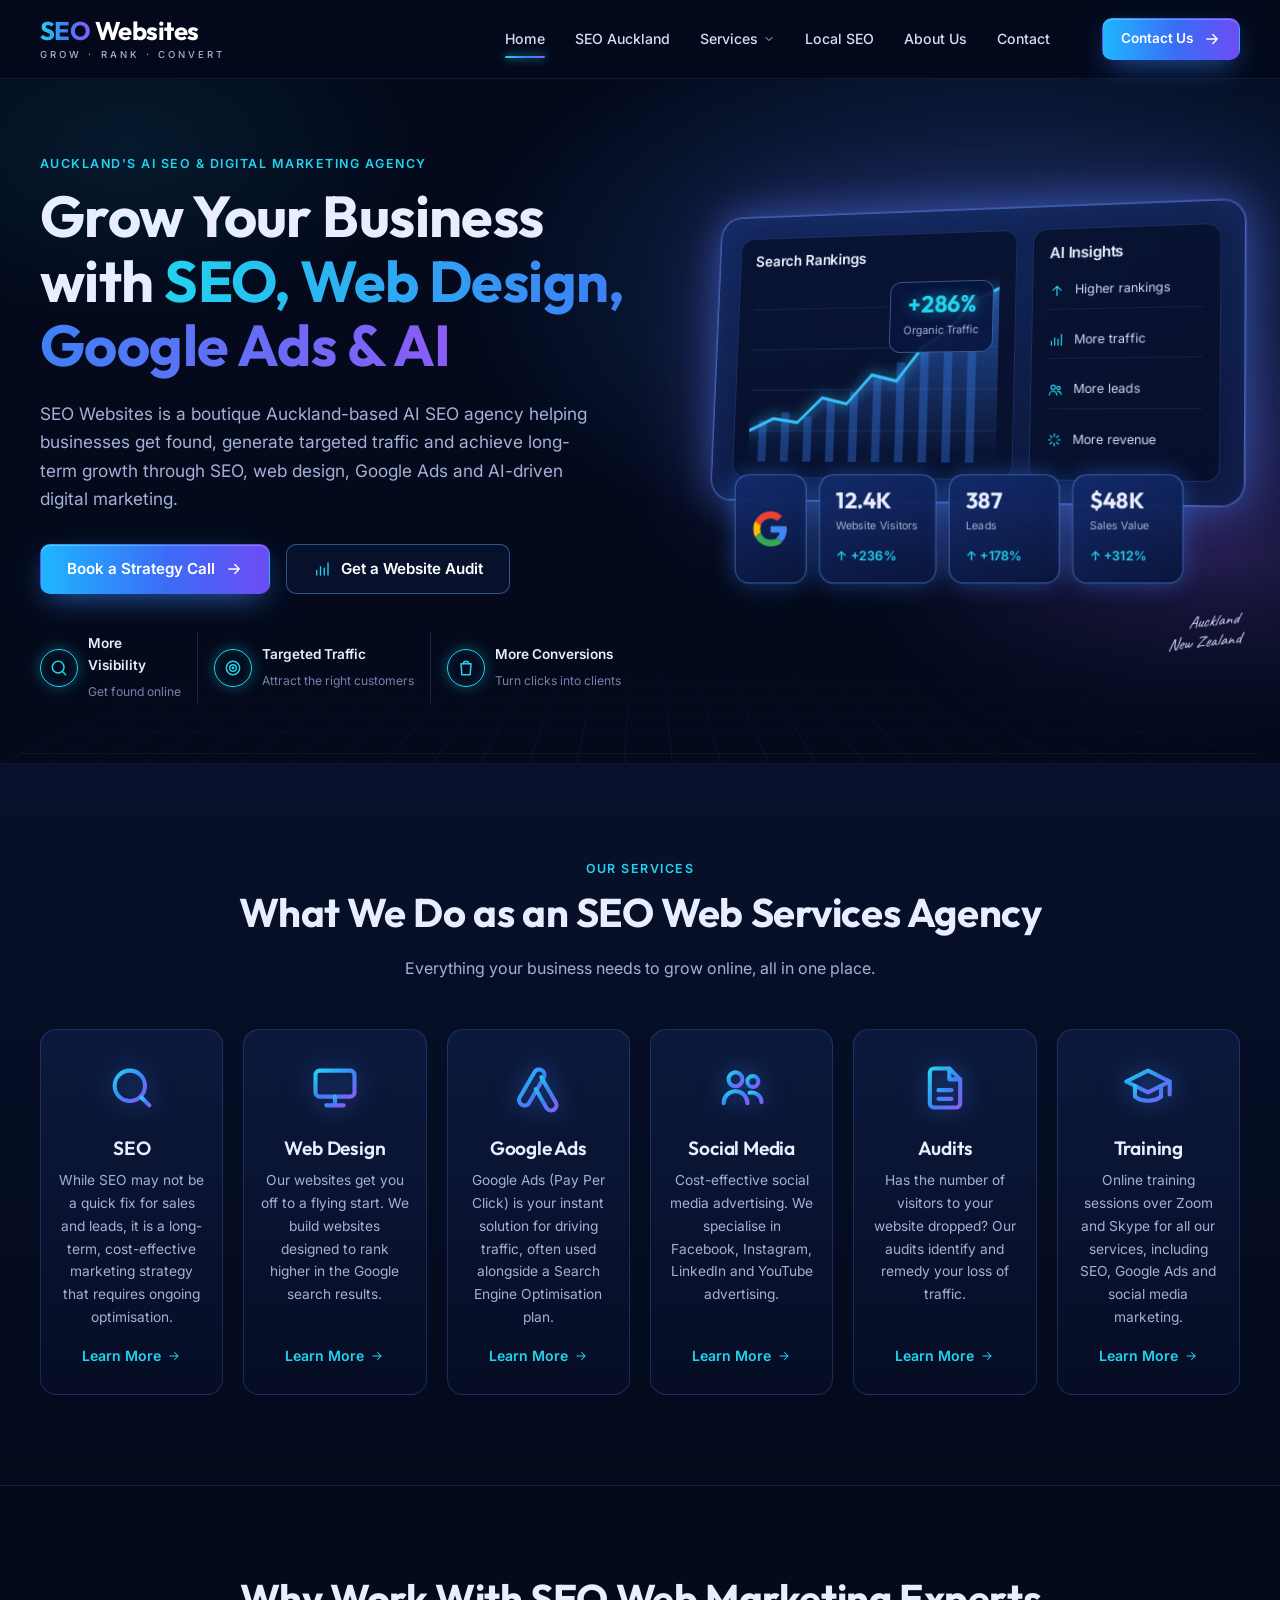
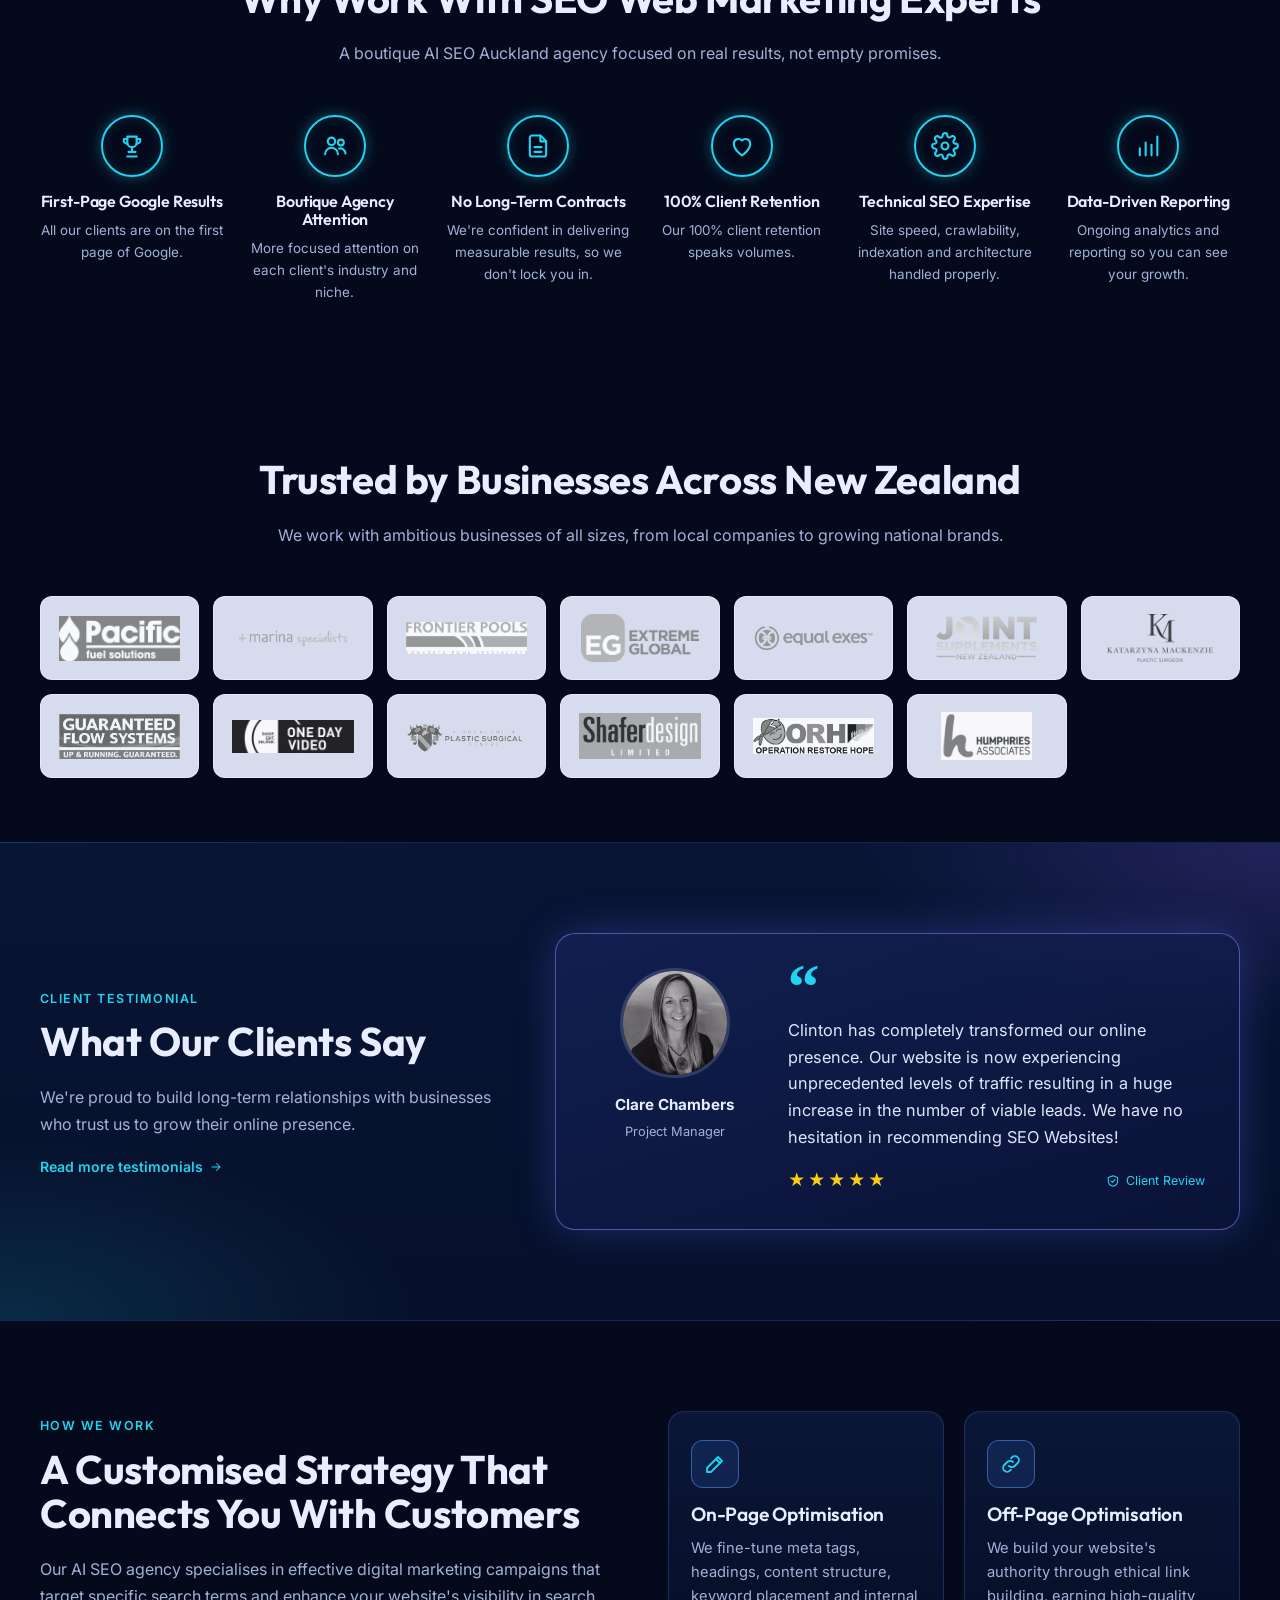
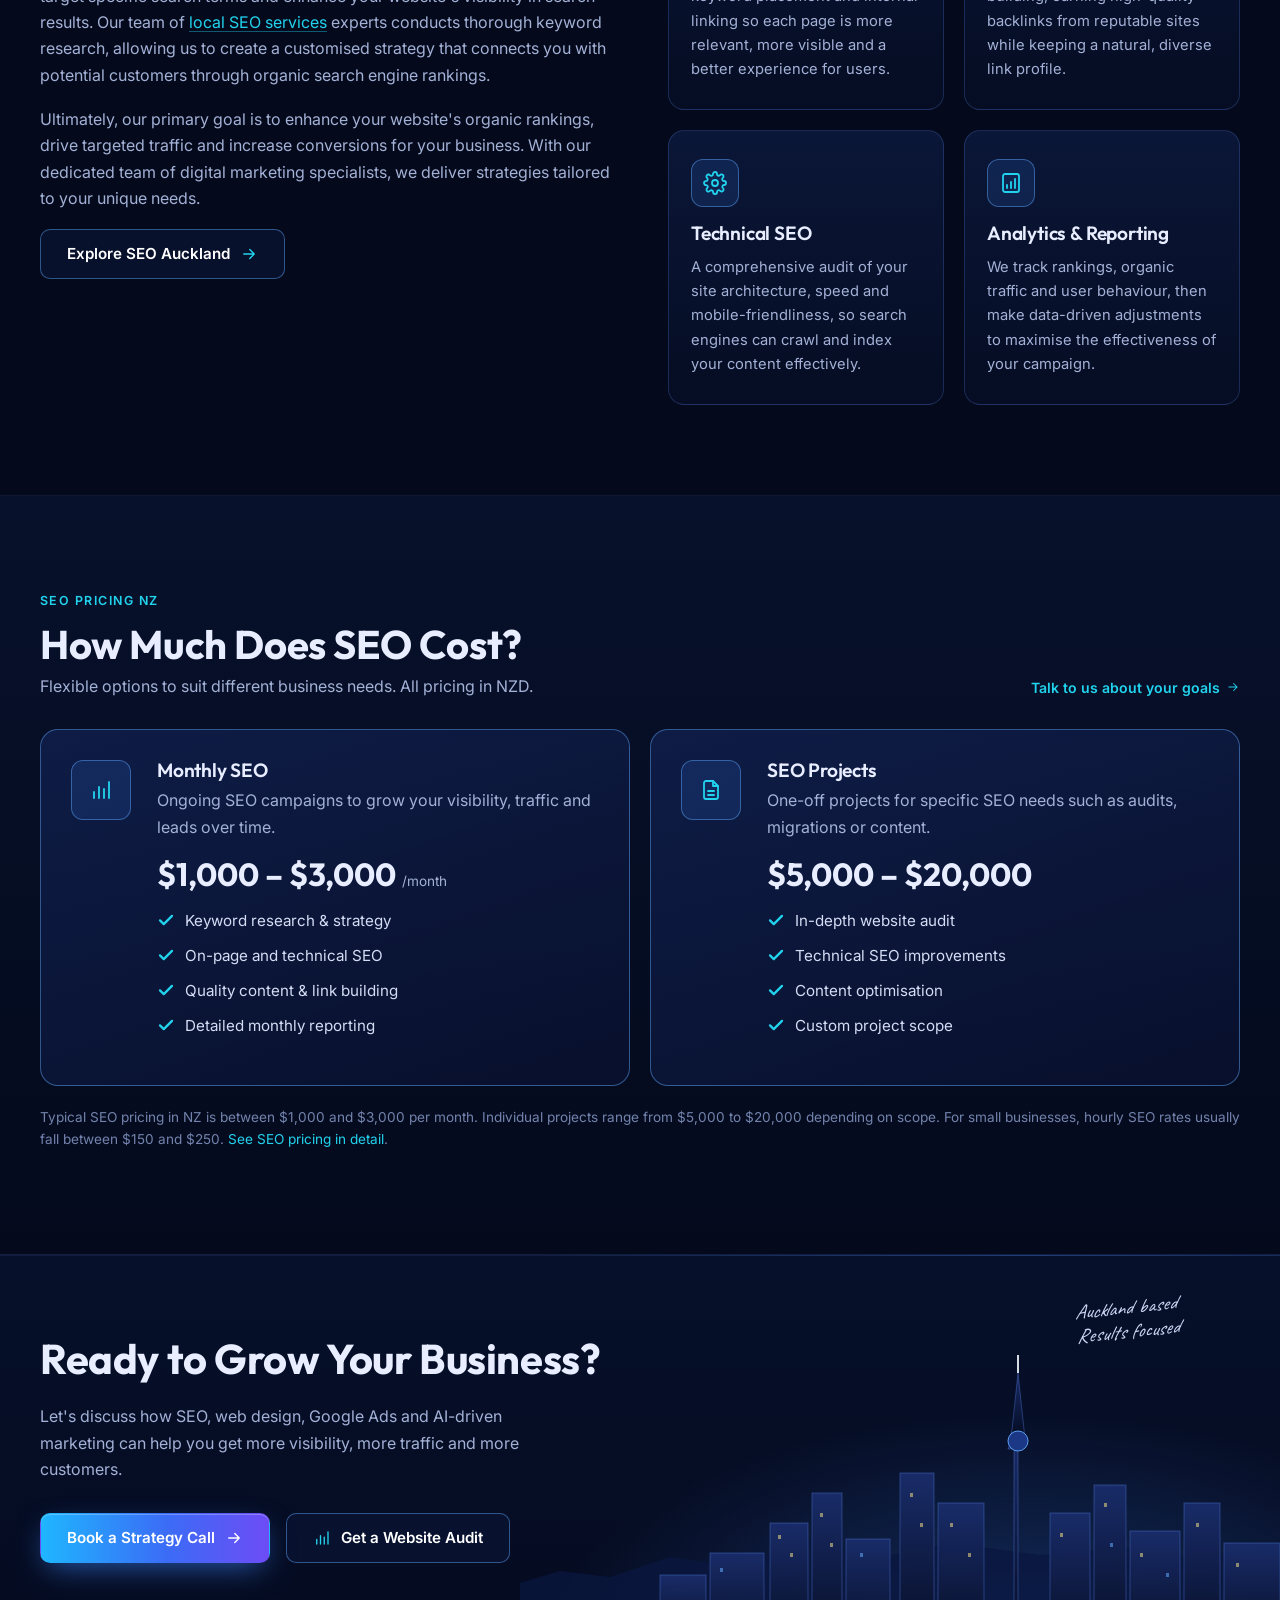
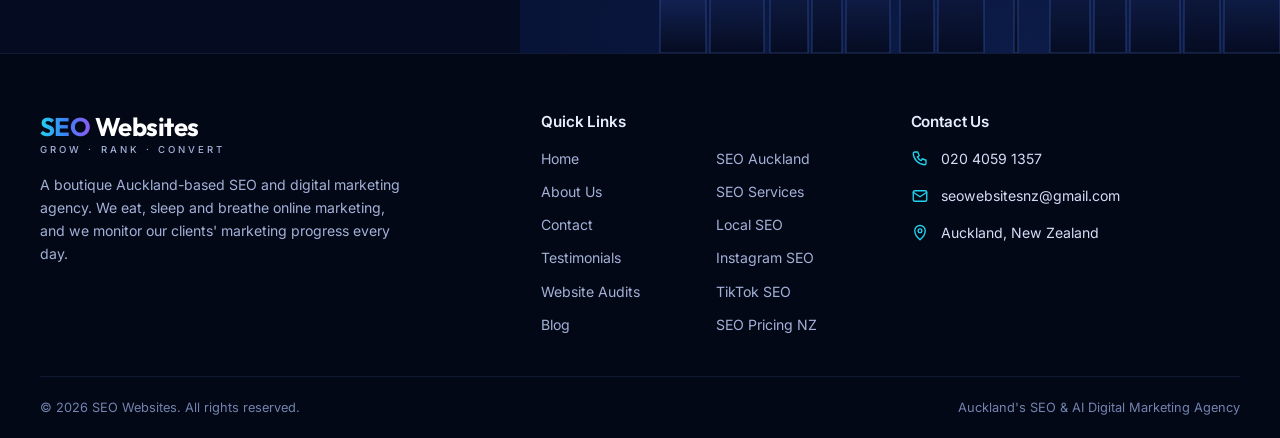
==== commit 72a067c8: "Send contact form and email links to seowebsitesnz@gmail.com Contact form now posts via FormSubmit t" ====
--- a/site/index.html
+++ b/site/index.html
@@ -11,7 +11,7 @@
 <link rel="preconnect" href="https://fonts.googleapis.com"><link rel="preconnect" href="https://fonts.gstatic.com" crossorigin>
 <link href="https://fonts.googleapis.com/css2?family=Caveat&family=Inter:wght@400;500;600&family=Outfit:wght@500;600;700&display=swap" rel="stylesheet">
 <link rel="stylesheet" href="/assets/css/style.css">
-<script type="application/ld+json">{"@context": "https://schema.org", "@type": "ProfessionalService", "name": "SEO Websites", "url": "https://seowebsites.co.nz/", "telephone": "+64 20 4059 1357", "email": "info@seowebsites.co.nz", "priceRange": "$$", "address": {"@type": "PostalAddress", "addressLocality": "Auckland", "postalCode": "2018", "addressCountry": "NZ"}, "areaServed": "New Zealand"}</script>
+<script type="application/ld+json">{"@context": "https://schema.org", "@type": "ProfessionalService", "name": "SEO Websites", "url": "https://seowebsites.co.nz/", "telephone": "+64 20 4059 1357", "email": "seowebsitesnz@gmail.com", "priceRange": "$$", "address": {"@type": "PostalAddress", "addressLocality": "Auckland", "postalCode": "2018", "addressCountry": "NZ"}, "areaServed": "New Zealand"}</script>
 </head>
 <body>
 <a class="skip" href="#main">Skip to content</a>
@@ -125,7 +125,7 @@
     </ul></div>
     <div><h4>Contact Us</h4><ul class="foot-contact">
       <li><svg class="" viewBox="0 0 24 24" fill="none" stroke="currentColor" stroke-width="1.8" stroke-linecap="round" stroke-linejoin="round" aria-hidden="true"><path d="M5 4h4l2 5-2.5 1.5a11 11 0 005 5L15 13l5 2v4a2 2 0 01-2 2A16 16 0 013 6a2 2 0 012-2z"/></svg><a href="tel:+642040591357">020 4059 1357</a></li>
-      <li><svg class="" viewBox="0 0 24 24" fill="none" stroke="currentColor" stroke-width="1.8" stroke-linecap="round" stroke-linejoin="round" aria-hidden="true"><rect x="3" y="5" width="18" height="14" rx="2"/><path d="M3 7l9 6 9-6"/></svg><a href="mailto:info@seowebsites.co.nz">info@seowebsites.co.nz</a></li>
+      <li><svg class="" viewBox="0 0 24 24" fill="none" stroke="currentColor" stroke-width="1.8" stroke-linecap="round" stroke-linejoin="round" aria-hidden="true"><rect x="3" y="5" width="18" height="14" rx="2"/><path d="M3 7l9 6 9-6"/></svg><a href="mailto:seowebsitesnz@gmail.com">seowebsitesnz@gmail.com</a></li>
       <li><svg class="" viewBox="0 0 24 24" fill="none" stroke="currentColor" stroke-width="1.8" stroke-linecap="round" stroke-linejoin="round" aria-hidden="true"><path d="M12 21s-7-6-7-12a7 7 0 0114 0c0 6-7 12-7 12z"/><circle cx="12" cy="9" r="2.5"/></svg>Auckland, New Zealand</li>
     </ul></div>
   </div>
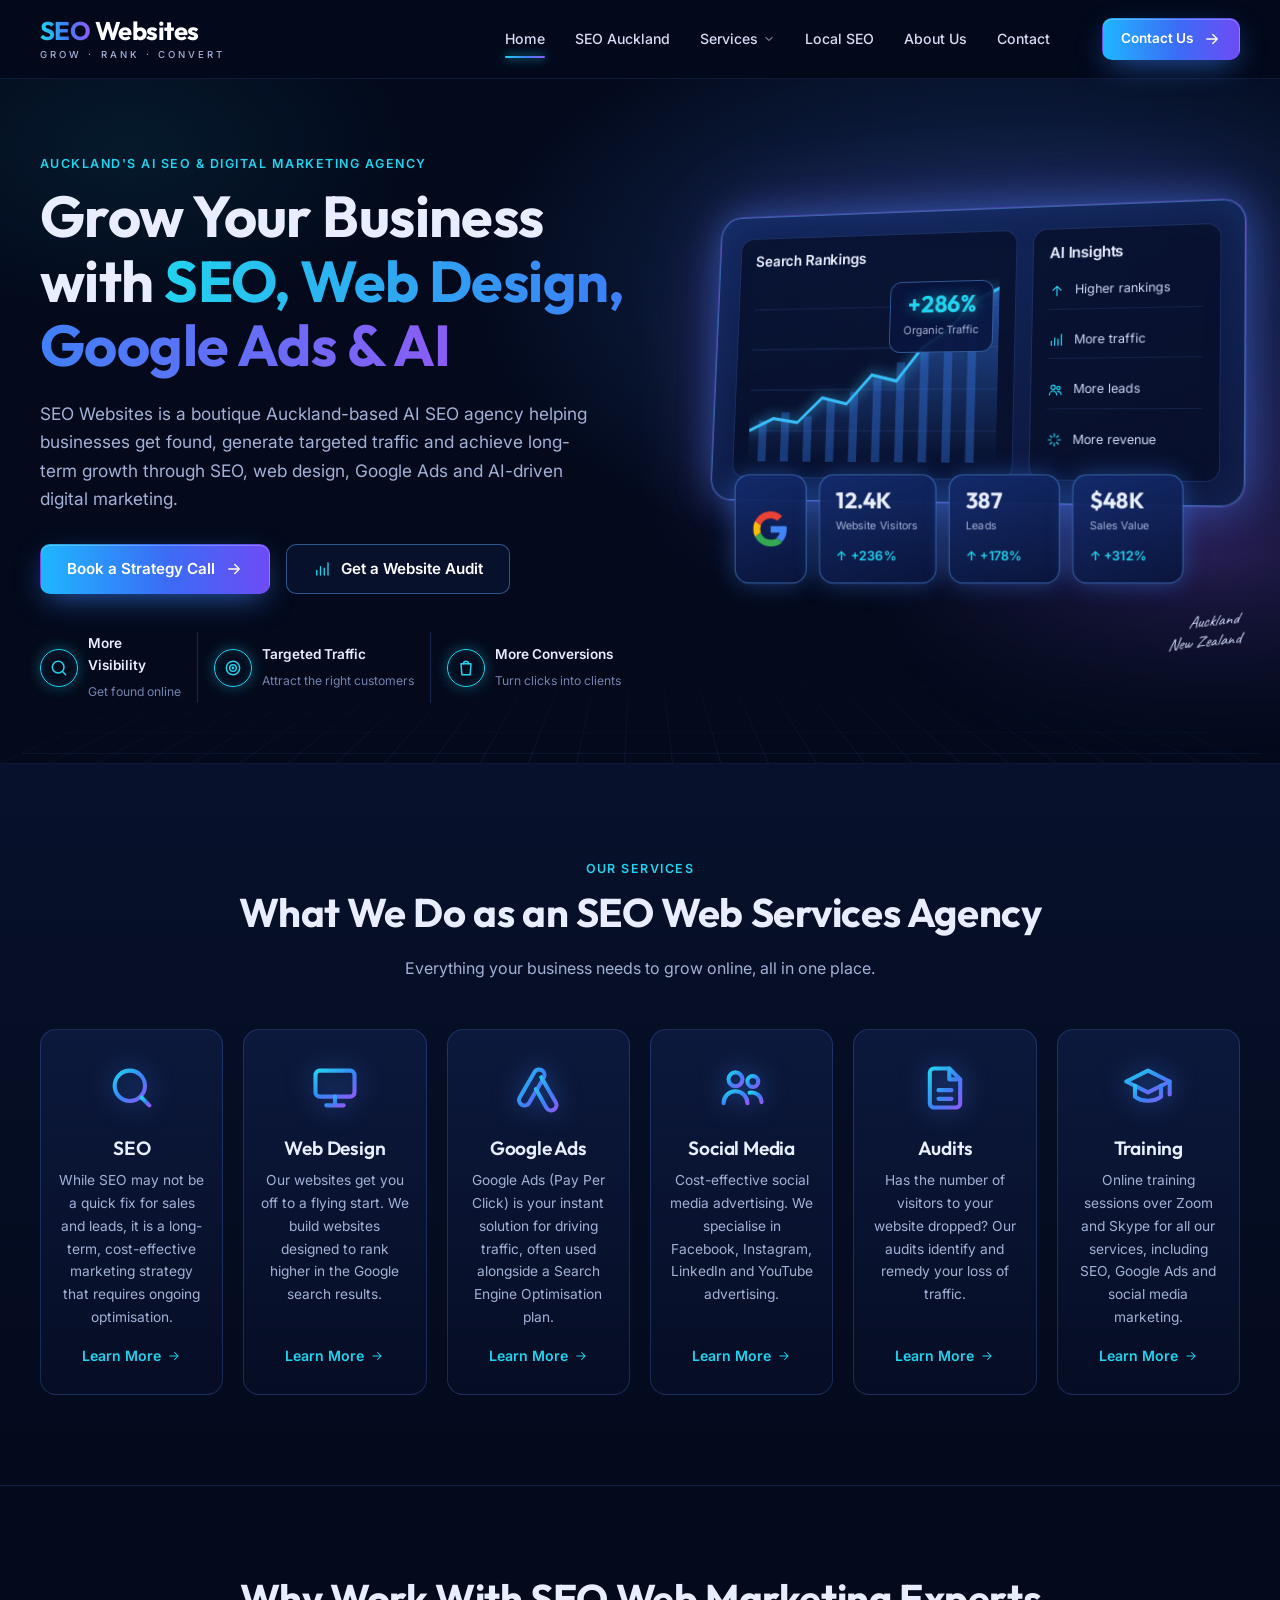
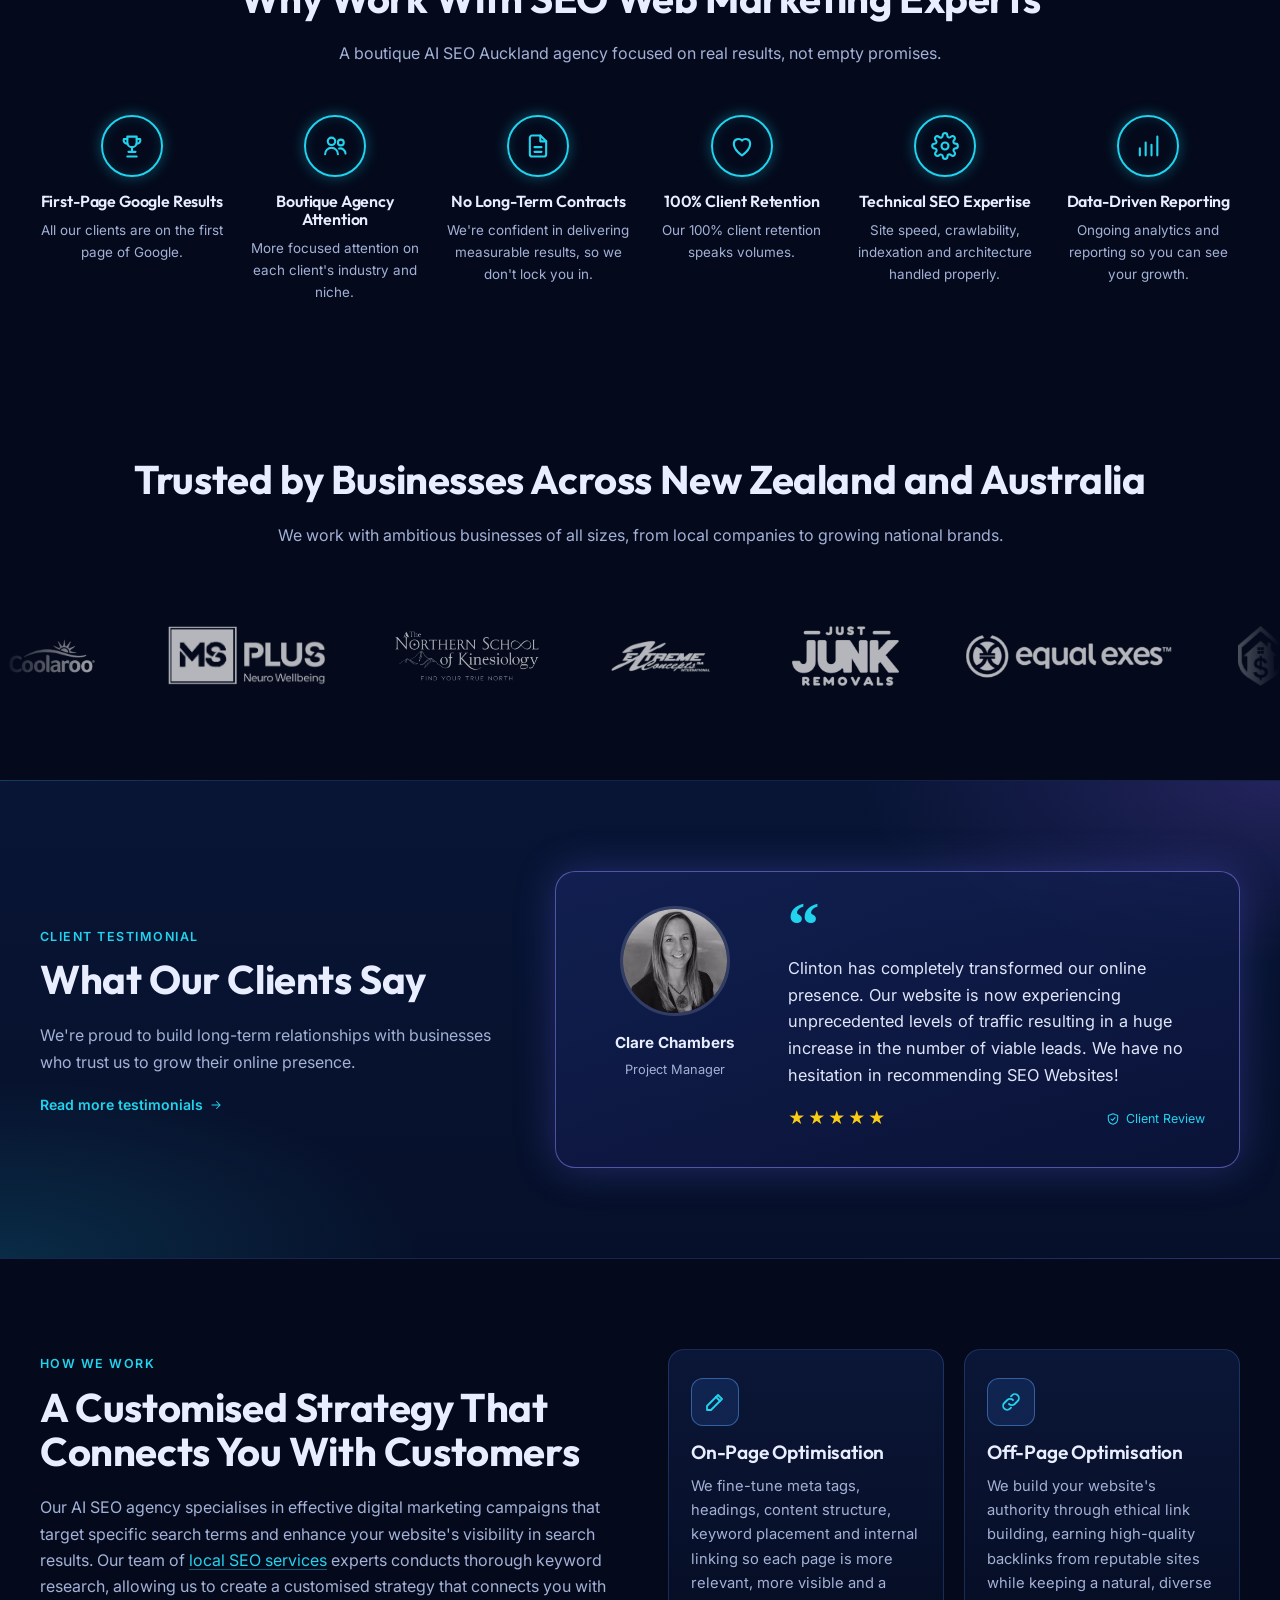
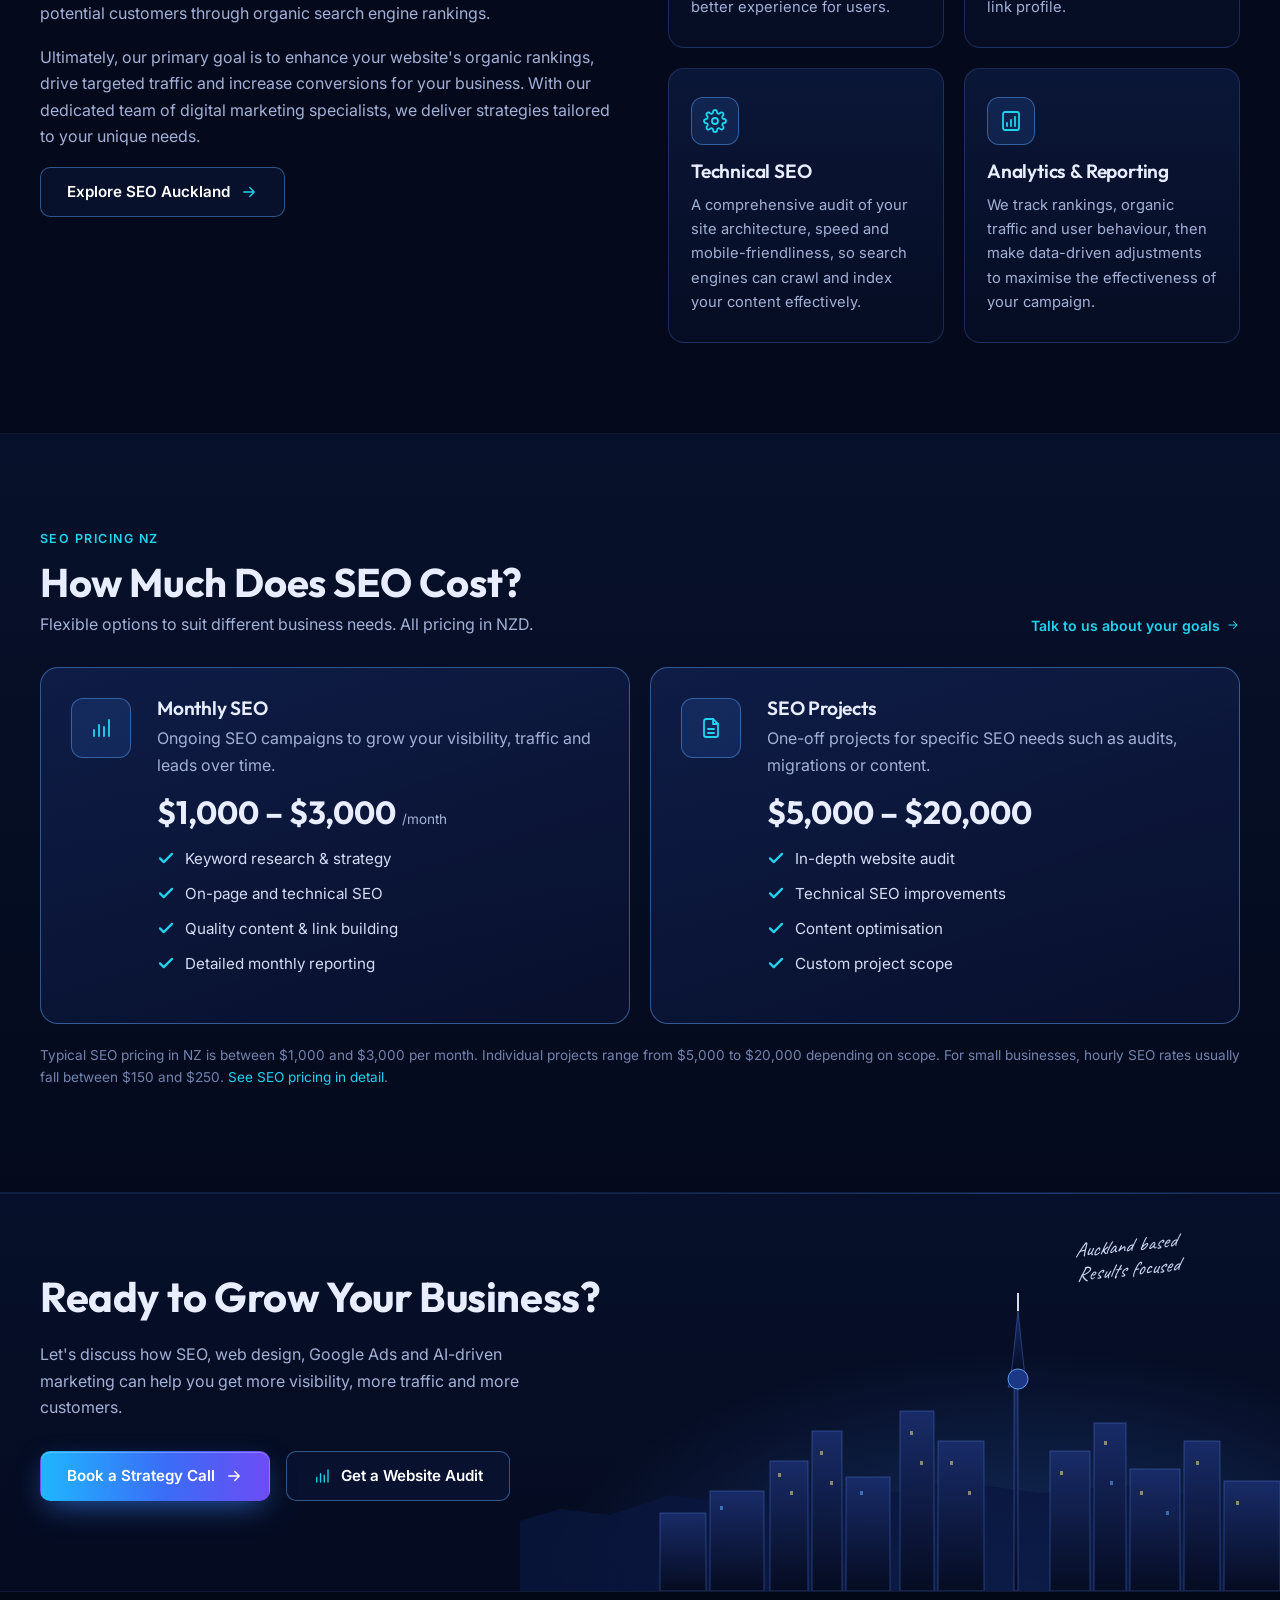
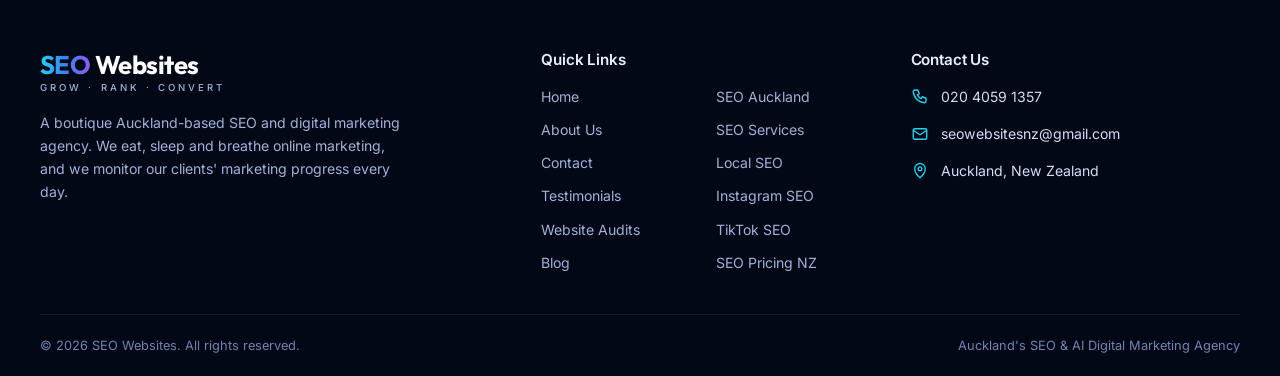
==== commit 22cb4d17: "Swap client logos for scrolling slider; add Australia to heading Uses the 26 client logos from the a" ====
--- a/site/index.html
+++ b/site/index.html
@@ -65,7 +65,8 @@
   <div class="sec-head reveal"><h2>Why Work With SEO Web Marketing Experts</h2><p>A boutique AI SEO Auckland agency focused on real results, not empty promises.</p></div>
   <div class="grid g-6 why-grid"><div class="why reveal"><div class="ring-ico"><svg class="" viewBox="0 0 24 24" fill="none" stroke="currentColor" stroke-width="1.8" stroke-linecap="round" stroke-linejoin="round" aria-hidden="true"><path d="M8 4h8v5a4 4 0 01-8 0z"/><path d="M8 6H5a3 3 0 003 4M16 6h3a3 3 0 01-3 4M12 13v4M8 21h8M9 17h6"/></svg></div><h3>First-Page Google Results</h3><p>All our clients are on the first page of Google.</p></div><div class="why reveal"><div class="ring-ico"><svg class="" viewBox="0 0 24 24" fill="none" stroke="currentColor" stroke-width="1.8" stroke-linecap="round" stroke-linejoin="round" aria-hidden="true"><circle cx="9" cy="8" r="3.2"/><path d="M3.5 19a5.5 5.5 0 0111 0"/><circle cx="17" cy="9" r="2.5"/><path d="M15.5 14.2A4.5 4.5 0 0121 18.5"/></svg></div><h3>Boutique Agency Attention</h3><p>More focused attention on each client's industry and niche.</p></div><div class="why reveal"><div class="ring-ico"><svg class="" viewBox="0 0 24 24" fill="none" stroke="currentColor" stroke-width="1.8" stroke-linecap="round" stroke-linejoin="round" aria-hidden="true"><path d="M14 3H7a2 2 0 00-2 2v14a2 2 0 002 2h10a2 2 0 002-2V8z"/><path d="M14 3v5h5M9 13h6M9 17h6"/></svg></div><h3>No Long-Term Contracts</h3><p>We're confident in delivering measurable results, so we don't lock you in.</p></div><div class="why reveal"><div class="ring-ico"><svg class="" viewBox="0 0 24 24" fill="none" stroke="currentColor" stroke-width="1.8" stroke-linecap="round" stroke-linejoin="round" aria-hidden="true"><path d="M12 20s-7-4.4-7-10a4 4 0 017-2.6A4 4 0 0119 10c0 5.6-7 10-7 10z"/></svg></div><h3>100% Client Retention</h3><p>Our 100% client retention speaks volumes.</p></div><div class="why reveal"><div class="ring-ico"><svg class="" viewBox="0 0 24 24" fill="none" stroke="currentColor" stroke-width="1.8" stroke-linecap="round" stroke-linejoin="round" aria-hidden="true"><circle cx="12" cy="12" r="3"/><path d="M19.4 15a1.7 1.7 0 00.3 1.8l.1.1a2 2 0 11-2.8 2.8l-.1-.1a1.7 1.7 0 00-1.8-.3 1.7 1.7 0 00-1 1.5V21a2 2 0 11-4 0v-.1a1.7 1.7 0 00-1.1-1.5 1.7 1.7 0 00-1.8.3l-.1.1a2 2 0 11-2.8-2.8l.1-.1a1.7 1.7 0 00.3-1.8 1.7 1.7 0 00-1.5-1H3a2 2 0 110-4h.1a1.7 1.7 0 001.5-1.1 1.7 1.7 0 00-.3-1.8l-.1-.1a2 2 0 112.8-2.8l.1.1a1.7 1.7 0 001.8.3H9a1.7 1.7 0 001-1.5V3a2 2 0 114 0v.1a1.7 1.7 0 001 1.5 1.7 1.7 0 001.8-.3l.1-.1a2 2 0 112.8 2.8l-.1.1a1.7 1.7 0 00-.3 1.8V9a1.7 1.7 0 001.5 1H21a2 2 0 110 4h-.1a1.7 1.7 0 00-1.5 1z"/></svg></div><h3>Technical SEO Expertise</h3><p>Site speed, crawlability, indexation and architecture handled properly.</p></div><div class="why reveal"><div class="ring-ico"><svg class="" viewBox="0 0 24 24" fill="none" stroke="currentColor" stroke-width="1.8" stroke-linecap="round" stroke-linejoin="round" aria-hidden="true"><path d="M5 20v-6M10 20V9M15 20v-9M20 20V4"/></svg></div><h3>Data-Driven Reporting</h3><p>Ongoing analytics and reporting so you can see your growth.</p></div></div>
 </div></section>
-<section class="sec-tight"><div class="wrap"><div class="sec-head reveal"><h2>Trusted by Businesses Across New Zealand</h2><p>We work with ambitious businesses of all sizes, from local companies to growing national brands.</p></div><div class="logos reveal"><span><img src="/assets/img/clients/pacific-fuel.png" alt="Pacific Fuel Solutions" loading="lazy"></span><span><img src="/assets/img/clients/marina-specialists.png" alt="Marina Specialists" loading="lazy"></span><span><img src="/assets/img/clients/frontier-pools.png" alt="Frontier Pools" loading="lazy"></span><span><img src="/assets/img/clients/extreme-global.png" alt="Extreme Global" loading="lazy"></span><span><img src="/assets/img/clients/equal-exes.png" alt="Equal Exes" loading="lazy"></span><span><img src="/assets/img/clients/joint-sup.png" alt="Joint Supplements NZ" loading="lazy"></span><span><img src="/assets/img/clients/katarzyna-mackenzie.png" alt="Katarzyna Mackenzie" loading="lazy"></span><span><img src="/assets/img/clients/gf-flow.jpeg" alt="Guaranteed Flow Systems" loading="lazy"></span><span><img src="/assets/img/clients/one-day-video.png" alt="One Day Video" loading="lazy"></span><span><img src="/assets/img/clients/auckland-plastic-surgical.png" alt="Auckland Plastic Surgical Centre" loading="lazy"></span><span><img src="/assets/img/clients/shafer-design.jpeg" alt="Shafer Design" loading="lazy"></span><span><img src="/assets/img/clients/operation-restore-hope.png" alt="Operation Restore Hope" loading="lazy"></span><span><img src="/assets/img/clients/humphries-associates.png" alt="Humphries Associates" loading="lazy"></span></div></div></section>
+<section class="sec-tight"><div class="wrap"><div class="sec-head wide reveal"><h2>Trusted by Businesses Across New Zealand and Australia</h2><p>We work with ambitious businesses of all sizes, from local companies to growing national brands.</p></div></div>
+  <div class="logo-marquee reveal" aria-label="Client logos"><div class="logo-track"><ul class="logo-group"><li class="logo-slide xl"><img src="/assets/img/logos/coolaroo.webp" alt="Coolaroo logo" loading="lazy"></li><li class="logo-slide "><img src="/assets/img/logos/msp.webp" alt="MSP Neuro Wellbeing logo" loading="lazy"></li><li class="logo-slide "><img src="/assets/img/logos/nsk.webp" alt="The Northern School of Kinesiology logo" loading="lazy"></li><li class="logo-slide "><img src="/assets/img/logos/eci.webp" alt="ECI logo" loading="lazy"></li><li class="logo-slide "><img src="/assets/img/logos/justjunk.webp" alt="Just Junk Removals logo" loading="lazy"></li><li class="logo-slide "><img src="/assets/img/logos/equalexes.webp" alt="Equal Exes logo" loading="lazy"></li><li class="logo-slide "><img src="/assets/img/logos/property-super.webp" alt="Property With Superannuation logo" loading="lazy"></li><li class="logo-slide tall"><img src="/assets/img/logos/a-plus-clinic.webp" alt="A Plus Cosmetic Clinic logo" loading="lazy"></li><li class="logo-slide tall"><img src="/assets/img/logos/baran-bordeaux.webp" alt="Baran de Bordeaux logo" loading="lazy"></li><li class="logo-slide "><img src="/assets/img/logos/joints-up.webp" alt="Joint's Up logo" loading="lazy"></li><li class="logo-slide "><img src="/assets/img/logos/pacific-fuel.webp" alt="Pacific Fuel Solutions logo" loading="lazy"></li><li class="logo-slide "><img src="/assets/img/logos/shafer-design.webp" alt="Shafer Design Limited logo" loading="lazy"></li><li class="logo-slide "><img src="/assets/img/logos/dr-m-janic.webp" alt="Dr M Janjic logo" loading="lazy"></li><li class="logo-slide "><img src="/assets/img/logos/elisha-engineering.webp" alt="Elisha Engineering logo" loading="lazy"></li><li class="logo-slide "><img src="/assets/img/logos/extreme-global.webp" alt="Extreme Global logo" loading="lazy"></li><li class="logo-slide "><img src="/assets/img/logos/gf-flow.webp" alt="Guaranteed Flow Systems logo" loading="lazy"></li><li class="logo-slide tall"><img src="/assets/img/logos/humphries.png" alt="Humphries Associates logo" loading="lazy"></li><li class="logo-slide "><img src="/assets/img/logos/frontier-pools.webp" alt="Frontier Pools logo" loading="lazy"></li><li class="logo-slide "><img src="/assets/img/logos/katarzyna-mackenzie.webp" alt="Katarzyna Mackenzie Plastic Surgeon logo" loading="lazy"></li><li class="logo-slide "><img src="/assets/img/logos/yeomans.webp" alt="Yeomans Survey Solutions logo" loading="lazy"></li><li class="logo-slide "><img src="/assets/img/logos/marina-specialists.webp" alt="Marina Specialists logo" loading="lazy"></li><li class="logo-slide "><img src="/assets/img/logos/oral-care.webp" alt="The Oral Care Company logo" loading="lazy"></li><li class="logo-slide "><img src="/assets/img/logos/operation-restore-hope.webp" alt="Operation Restore Hope logo" loading="lazy"></li><li class="logo-slide tall"><img src="/assets/img/logos/patara-life.webp" alt="Patara Life logo" loading="lazy"></li><li class="logo-slide "><img src="/assets/img/logos/tristan-de-chalain.webp" alt="Dr Tristan de Chalain logo" loading="lazy"></li><li class="logo-slide tall"><img src="/assets/img/logos/mo-cullen.png" alt="Mo Cullen Shirtsmith logo" loading="lazy"></li></ul><ul class="logo-group" aria-hidden="true"><li class="logo-slide xl"><img src="/assets/img/logos/coolaroo.webp" alt="" loading="lazy"></li><li class="logo-slide "><img src="/assets/img/logos/msp.webp" alt="" loading="lazy"></li><li class="logo-slide "><img src="/assets/img/logos/nsk.webp" alt="" loading="lazy"></li><li class="logo-slide "><img src="/assets/img/logos/eci.webp" alt="" loading="lazy"></li><li class="logo-slide "><img src="/assets/img/logos/justjunk.webp" alt="" loading="lazy"></li><li class="logo-slide "><img src="/assets/img/logos/equalexes.webp" alt="" loading="lazy"></li><li class="logo-slide "><img src="/assets/img/logos/property-super.webp" alt="" loading="lazy"></li><li class="logo-slide tall"><img src="/assets/img/logos/a-plus-clinic.webp" alt="" loading="lazy"></li><li class="logo-slide tall"><img src="/assets/img/logos/baran-bordeaux.webp" alt="" loading="lazy"></li><li class="logo-slide "><img src="/assets/img/logos/joints-up.webp" alt="" loading="lazy"></li><li class="logo-slide "><img src="/assets/img/logos/pacific-fuel.webp" alt="" loading="lazy"></li><li class="logo-slide "><img src="/assets/img/logos/shafer-design.webp" alt="" loading="lazy"></li><li class="logo-slide "><img src="/assets/img/logos/dr-m-janic.webp" alt="" loading="lazy"></li><li class="logo-slide "><img src="/assets/img/logos/elisha-engineering.webp" alt="" loading="lazy"></li><li class="logo-slide "><img src="/assets/img/logos/extreme-global.webp" alt="" loading="lazy"></li><li class="logo-slide "><img src="/assets/img/logos/gf-flow.webp" alt="" loading="lazy"></li><li class="logo-slide tall"><img src="/assets/img/logos/humphries.png" alt="" loading="lazy"></li><li class="logo-slide "><img src="/assets/img/logos/frontier-pools.webp" alt="" loading="lazy"></li><li class="logo-slide "><img src="/assets/img/logos/katarzyna-mackenzie.webp" alt="" loading="lazy"></li><li class="logo-slide "><img src="/assets/img/logos/yeomans.webp" alt="" loading="lazy"></li><li class="logo-slide "><img src="/assets/img/logos/marina-specialists.webp" alt="" loading="lazy"></li><li class="logo-slide "><img src="/assets/img/logos/oral-care.webp" alt="" loading="lazy"></li><li class="logo-slide "><img src="/assets/img/logos/operation-restore-hope.webp" alt="" loading="lazy"></li><li class="logo-slide tall"><img src="/assets/img/logos/patara-life.webp" alt="" loading="lazy"></li><li class="logo-slide "><img src="/assets/img/logos/tristan-de-chalain.webp" alt="" loading="lazy"></li><li class="logo-slide tall"><img src="/assets/img/logos/mo-cullen.png" alt="" loading="lazy"></li></ul></div></div></section>
 <section class="sec testi-band"><div class="wrap testi-grid">
   <div class="reveal"><span class="eyebrow">Client Testimonial</span><h2>What Our Clients Say</h2><p class="muted">We're proud to build long-term relationships with businesses who trust us to grow their online presence.</p><a class="link-arrow" href="/testimonials/">Read more testimonials <svg class="" viewBox="0 0 24 24" fill="none" stroke="currentColor" stroke-width="1.8" stroke-linecap="round" stroke-linejoin="round" aria-hidden="true"><path d="M5 12h14M13 6l6 6-6 6"/></svg></a></div>
   <figure class="testi reveal" style="margin:0">
--- a/assets/css/style.css
+++ b/assets/css/style.css
@@ -245,11 +245,26 @@
 .why p { font-size: .84rem; color: var(--muted); margin: 0; }
 
 /* Logos */
-.logos { display: grid; grid-template-columns: repeat(auto-fit, minmax(150px, 1fr)); gap: 14px; }
-.logos span { display: grid; place-items: center; height: 84px; padding: 14px 18px; border-radius: 12px; background: rgba(233, 239, 255, .92); border: 1px solid rgba(255,255,255,.4); transition: background .2s, transform .2s; }
-.logos span:hover { background: #fff; transform: translateY(-2px); }
-.logos img { max-height: 48px; width: auto; filter: grayscale(1); opacity: .85; transition: filter .2s, opacity .2s; }
-.logos span:hover img { filter: none; opacity: 1; }
+/* Client logo marquee: two identical groups; the track slides from -50% to 0 so logos travel left to right */
+.logo-marquee {
+  overflow: hidden; position: relative;
+  -webkit-mask-image: linear-gradient(90deg, transparent, #000 8% 92%, transparent);
+          mask-image: linear-gradient(90deg, transparent, #000 8% 92%, transparent);
+}
+.logo-track { display: flex; width: max-content; animation: logo-scroll 70s linear infinite; will-change: transform; }
+.logo-marquee:hover .logo-track { animation-play-state: paused; }
+.logo-group { display: flex; align-items: center; gap: 64px; padding: 0 64px 0 0; margin: 0; list-style: none; }
+.logo-slide { flex: none; display: grid; place-items: center; height: 120px; }
+.logo-slide img { height: 60px; width: auto; max-width: 240px; object-fit: contain; opacity: .7; filter: brightness(0) invert(1); transition: opacity .2s; }
+.logo-slide.tall img { height: 88px; }
+.logo-slide.xl img { height: 104px; }
+.logo-slide img:hover { opacity: 1; }
+@keyframes logo-scroll { from { transform: translateX(-50%); } to { transform: translateX(0); } }
+@media (prefers-reduced-motion: reduce) {
+  .logo-marquee { overflow-x: auto; -webkit-mask-image: none; mask-image: none; }
+  .logo-track { animation: none; }
+  .logo-group[aria-hidden="true"] { display: none; }
+}
 .certs { display: flex; flex-wrap: wrap; justify-content: center; gap: 16px; }
 .certs span { background: #f4f7ff; border-radius: 12px; padding: 14px 22px; display: grid; place-items: center; height: 74px; }
 .certs img { max-height: 40px; width: auto; }
@@ -446,6 +461,11 @@
   .btn-row .btn { flex: 1 1 100%; justify-content: center; }
   .skyline { width: 120%; opacity: .45; }
   .cta .dash-note { display: none; }
-  .logos { grid-template-columns: repeat(2, 1fr); }
+  .logo-group { gap: 40px; padding-right: 40px; }
+  .logo-slide { height: 90px; }
+  .logo-slide img { height: 44px; max-width: 170px; }
+  .logo-slide.tall img { height: 64px; }
+  .logo-slide.xl img { height: 76px; }
   .hero-feats { grid-template-columns: 1fr; }
 }
+.sec-head.wide { max-width: 1140px; }
